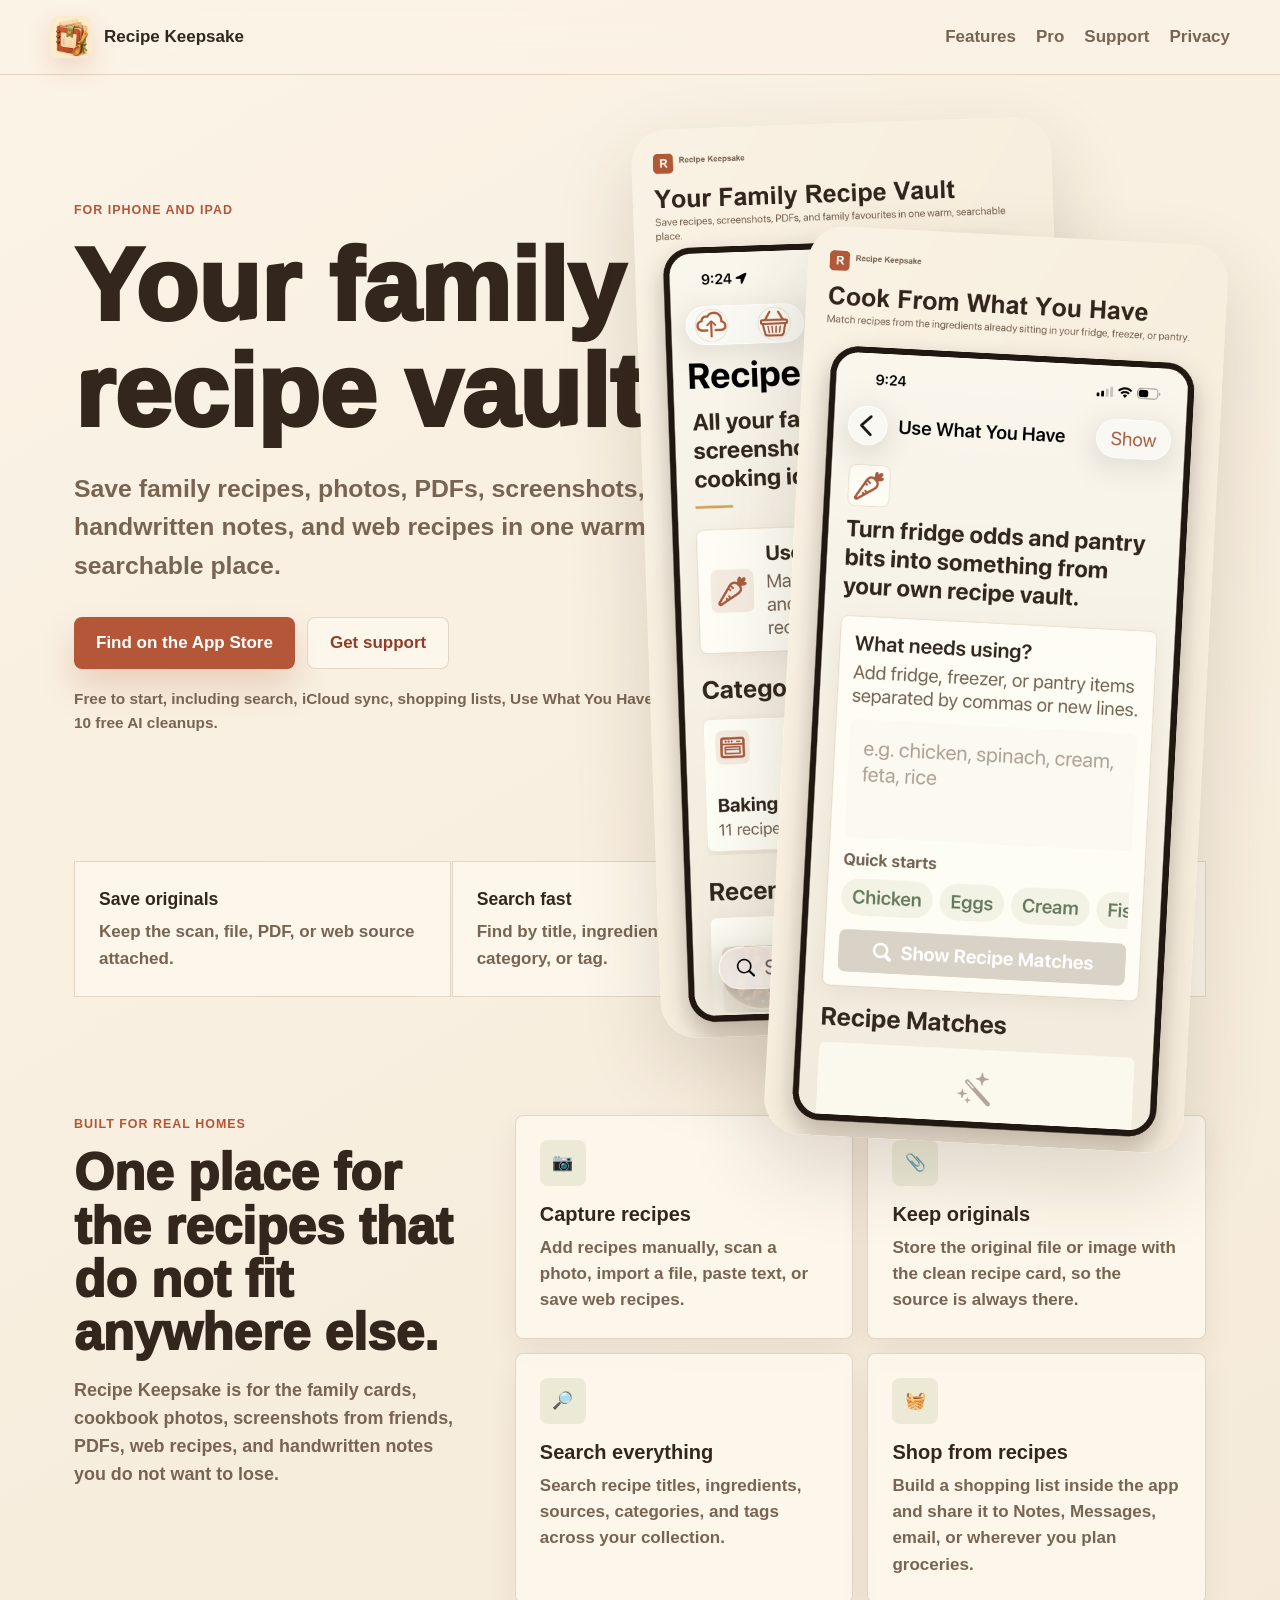
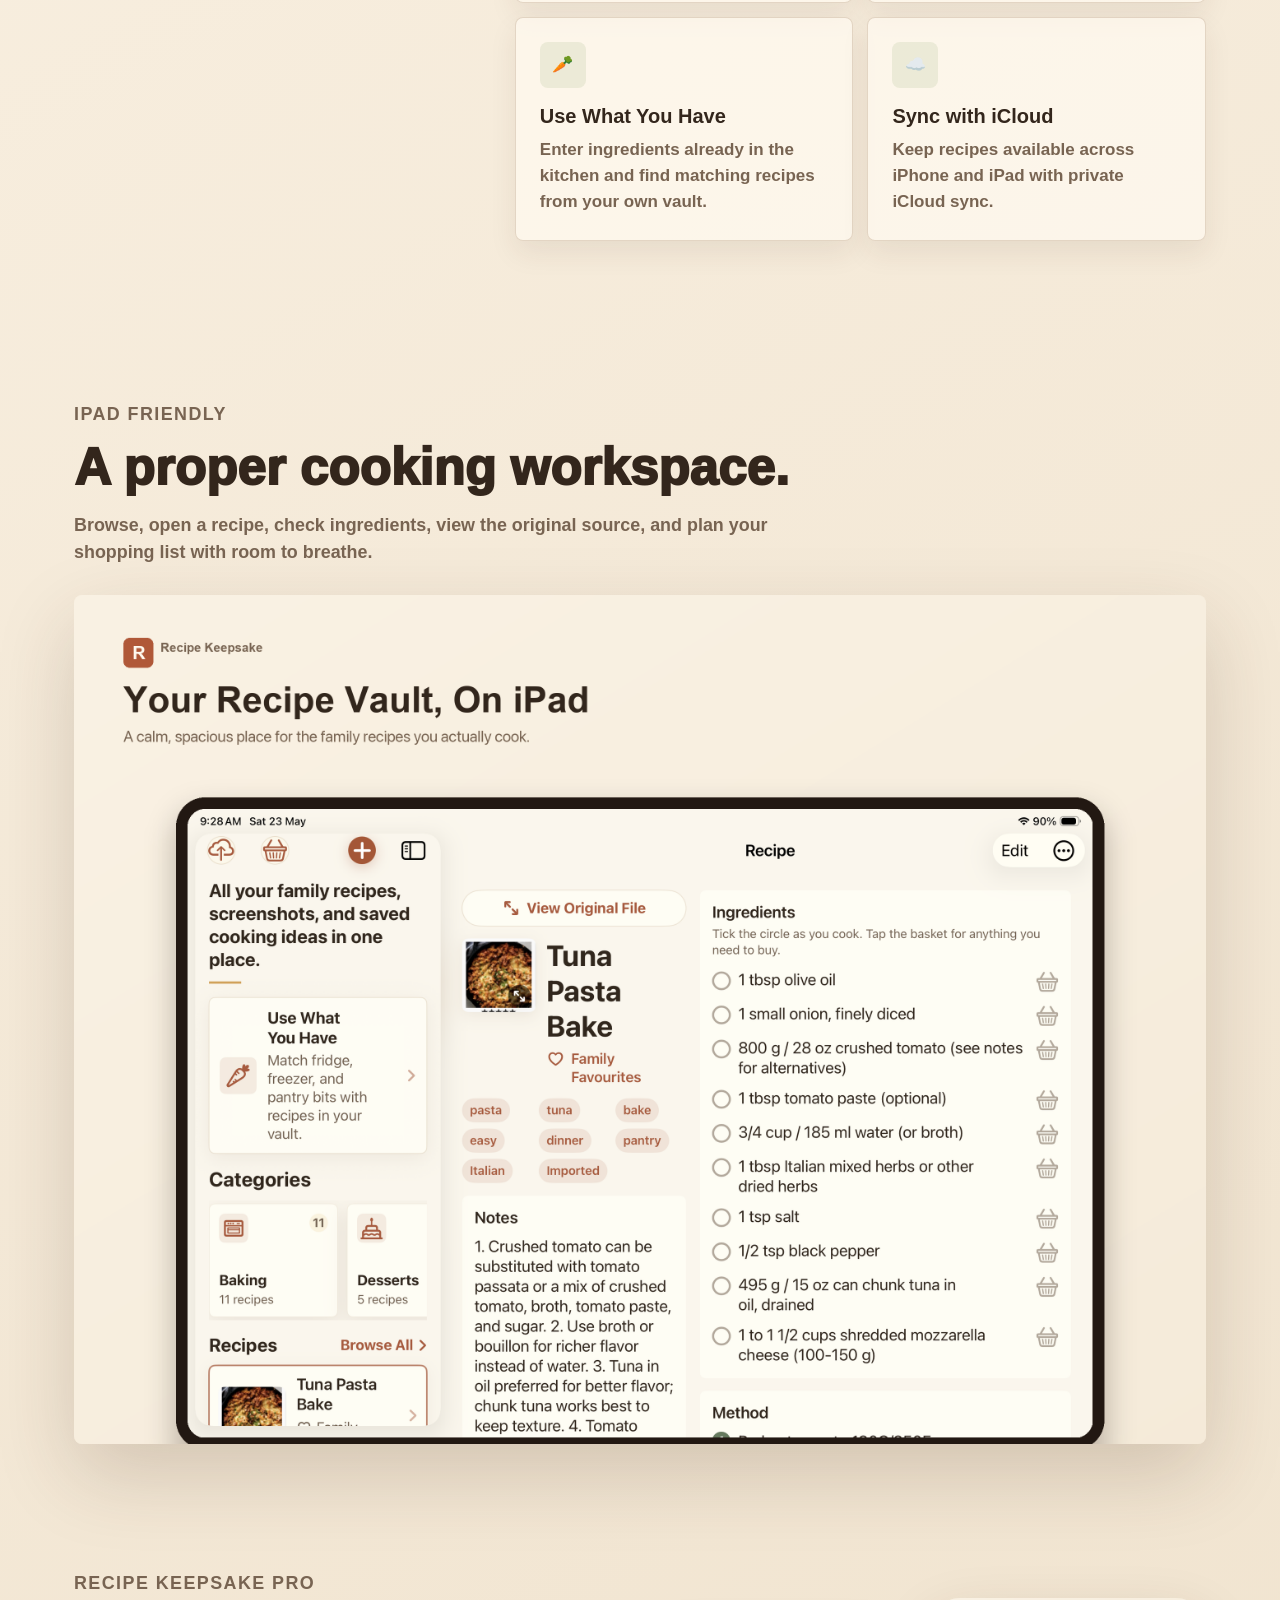
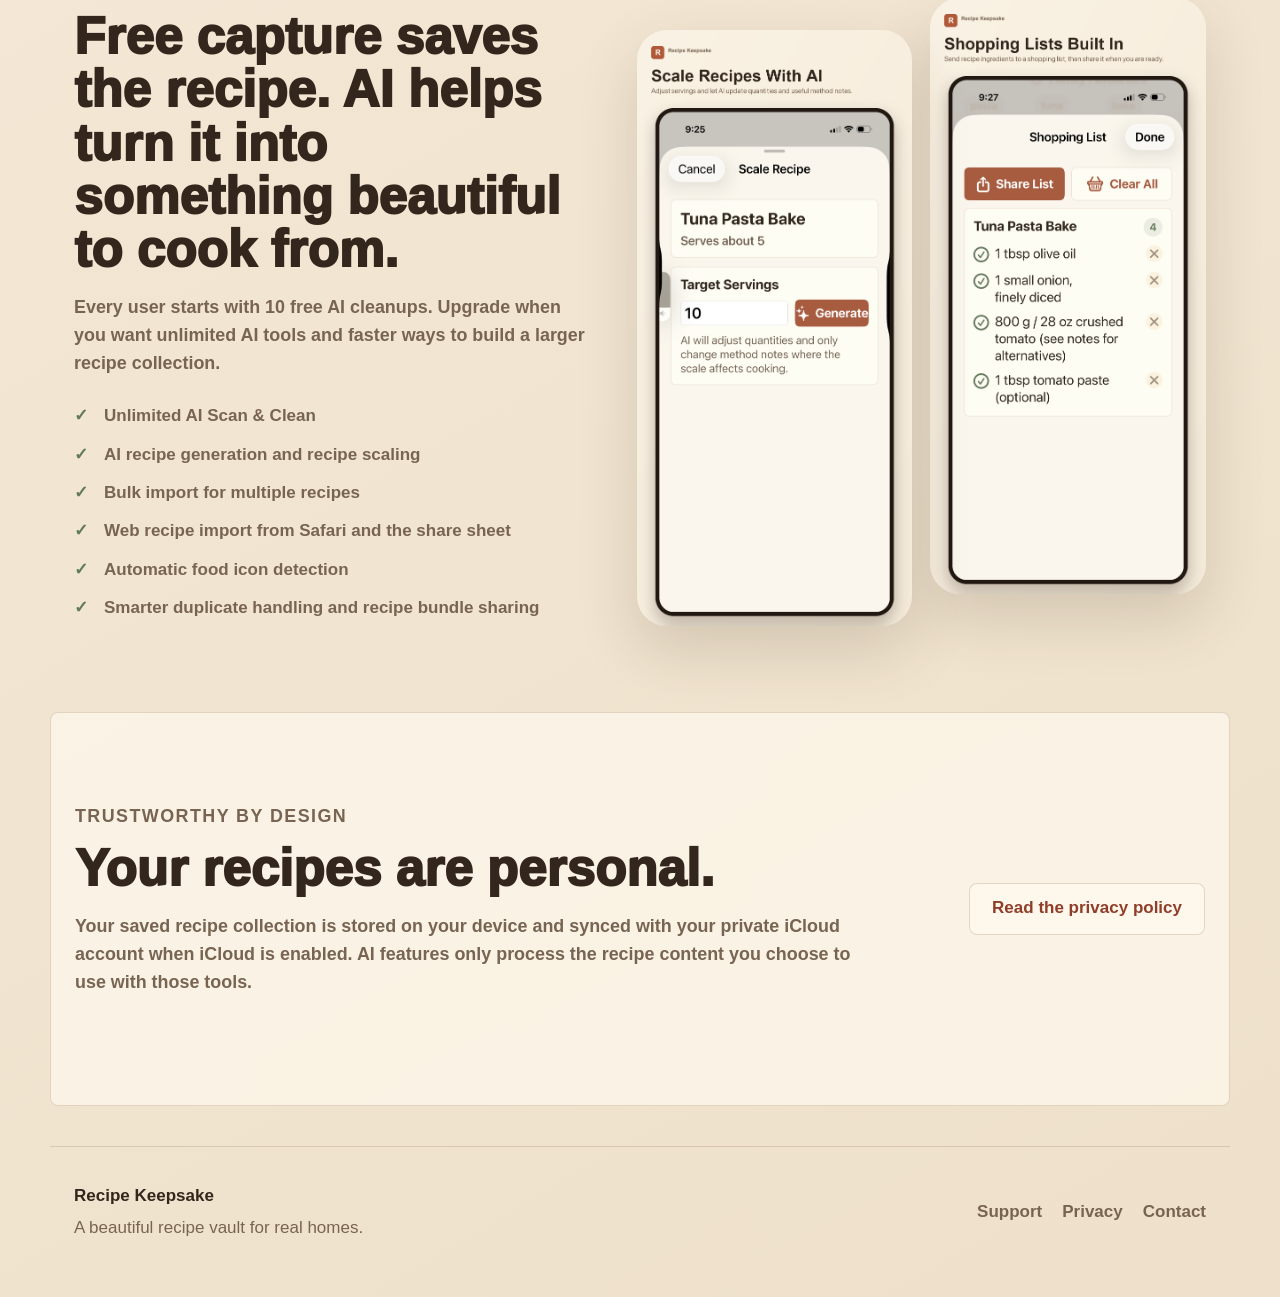
==== index.html @ 939016c6 "Build Recipe Keepsake marketing site" ====
<!doctype html>
<html lang="en">
<head>
  <meta charset="utf-8">
  <meta name="viewport" content="width=device-width, initial-scale=1">
  <title>Recipe Keepsake | Your Family Recipe Vault</title>
  <meta name="description" content="Recipe Keepsake is an iPhone and iPad app for saving family recipes, photos, PDFs, screenshots, and web recipes in one warm, searchable place.">
  <meta property="og:title" content="Recipe Keepsake">
  <meta property="og:description" content="Save family recipes, photos, PDFs, screenshots, and web recipes in one beautiful recipe vault.">
  <meta property="og:type" content="website">
  <meta property="og:image" content="assets/screens/iphone-vault.png">
  <link rel="icon" href="assets/icons/app-icon.png">
  <link rel="apple-touch-icon" href="assets/icons/app-icon.png">
  <link rel="stylesheet" href="styles.css">
</head>
<body>
  <header class="site-header">
    <a class="brand" href="index.html" aria-label="Recipe Keepsake home">
      <img src="assets/icons/app-icon.png" alt="">
      <span>Recipe Keepsake</span>
    </a>
    <nav aria-label="Main navigation">
      <a href="#features">Features</a>
      <a href="#pro">Pro</a>
      <a href="support.html">Support</a>
      <a href="privacy.html">Privacy</a>
    </nav>
  </header>

  <main>
    <section class="hero">
      <div class="hero-copy">
        <p class="eyebrow">For iPhone and iPad</p>
        <h1>Your family recipe vault.</h1>
        <p class="lede">Save family recipes, photos, PDFs, screenshots, handwritten notes, and web recipes in one warm, searchable place.</p>
        <div class="hero-actions" id="download">
          <a class="button primary" href="https://apps.apple.com/search?term=Recipe%20Keepsake">Find on the App Store</a>
          <a class="button secondary" href="support.html">Get support</a>
        </div>
        <p class="fine-print">Free to start, including search, iCloud sync, shopping lists, Use What You Have, and 10 free AI cleanups.</p>
      </div>
      <div class="hero-art" aria-label="Recipe Keepsake app screenshots">
        <img class="phone-shot main-shot" src="assets/screens/iphone-vault.png" alt="Recipe Keepsake home screen showing recipe categories and recent recipes">
        <img class="phone-shot side-shot" src="assets/screens/iphone-pantry.png" alt="Use What You Have screen showing pantry ingredient matching">
      </div>
    </section>

    <section class="trust-strip" aria-label="Key benefits">
      <div>
        <strong>Save originals</strong>
        <span>Keep the scan, file, PDF, or web source attached.</span>
      </div>
      <div>
        <strong>Search fast</strong>
        <span>Find by title, ingredient, source, category, or tag.</span>
      </div>
      <div>
        <strong>Cook smarter</strong>
        <span>Match pantry ingredients and build shopping lists.</span>
      </div>
    </section>

    <section class="section split" id="features">
      <div>
        <p class="eyebrow">Built for real homes</p>
        <h2>One place for the recipes that do not fit anywhere else.</h2>
        <p>Recipe Keepsake is for the family cards, cookbook photos, screenshots from friends, PDFs, web recipes, and handwritten notes you do not want to lose.</p>
      </div>
      <div class="feature-grid">
        <article>
          <span class="icon">📷</span>
          <h3>Capture recipes</h3>
          <p>Add recipes manually, scan a photo, import a file, paste text, or save web recipes.</p>
        </article>
        <article>
          <span class="icon">📎</span>
          <h3>Keep originals</h3>
          <p>Store the original file or image with the clean recipe card, so the source is always there.</p>
        </article>
        <article>
          <span class="icon">🔎</span>
          <h3>Search everything</h3>
          <p>Search recipe titles, ingredients, sources, categories, and tags across your collection.</p>
        </article>
        <article>
          <span class="icon">🧺</span>
          <h3>Shop from recipes</h3>
          <p>Build a shopping list inside the app and share it to Notes, Messages, email, or wherever you plan groceries.</p>
        </article>
        <article>
          <span class="icon">🥕</span>
          <h3>Use What You Have</h3>
          <p>Enter ingredients already in the kitchen and find matching recipes from your own vault.</p>
        </article>
        <article>
          <span class="icon">☁️</span>
          <h3>Sync with iCloud</h3>
          <p>Keep recipes available across iPhone and iPad with private iCloud sync.</p>
        </article>
      </div>
    </section>

    <section class="showcase">
      <div class="showcase-copy">
        <p class="eyebrow">iPad friendly</p>
        <h2>A proper cooking workspace.</h2>
        <p>Browse, open a recipe, check ingredients, view the original source, and plan your shopping list with room to breathe.</p>
      </div>
      <img src="assets/screens/ipad-vault.png" alt="Recipe Keepsake on iPad showing recipe vault and recipe detail">
    </section>

    <section class="section pro-section" id="pro">
      <div class="pro-copy">
        <p class="eyebrow">Recipe Keepsake Pro</p>
        <h2>Free capture saves the recipe. AI helps turn it into something beautiful to cook from.</h2>
        <p>Every user starts with 10 free AI cleanups. Upgrade when you want unlimited AI tools and faster ways to build a larger recipe collection.</p>
        <ul class="check-list">
          <li>Unlimited AI Scan & Clean</li>
          <li>AI recipe generation and recipe scaling</li>
          <li>Bulk import for multiple recipes</li>
          <li>Web recipe import from Safari and the share sheet</li>
          <li>Automatic food icon detection</li>
          <li>Smarter duplicate handling and recipe bundle sharing</li>
        </ul>
      </div>
      <div class="stacked-shots">
        <img src="assets/screens/iphone-scale.png" alt="Recipe scaling screen in Recipe Keepsake">
        <img src="assets/screens/iphone-shopping.png" alt="Shopping list screen in Recipe Keepsake">
      </div>
    </section>

    <section class="section privacy-callout">
      <div>
        <p class="eyebrow">Trustworthy by design</p>
        <h2>Your recipes are personal.</h2>
        <p>Your saved recipe collection is stored on your device and synced with your private iCloud account when iCloud is enabled. AI features only process the recipe content you choose to use with those tools.</p>
      </div>
      <a class="button secondary" href="privacy.html">Read the privacy policy</a>
    </section>
  </main>

  <footer class="site-footer">
    <div>
      <strong>Recipe Keepsake</strong>
      <p>A beautiful recipe vault for real homes.</p>
    </div>
    <nav aria-label="Footer navigation">
      <a href="support.html">Support</a>
      <a href="privacy.html">Privacy</a>
      <a href="mailto:nick@hyspecs.co.nz?subject=Recipe%20Keepsake%20Support">Contact</a>
    </nav>
  </footer>
</body>
</html>
---- styles.css ----
:root {
  --bg: #fbf3e6;
  --bg-2: #eee0ca;
  --surface: #fffaf0;
  --paper: #f8eccc;
  --ink: #33261c;
  --muted: #786452;
  --terra: #b35738;
  --terra-dark: #8f3e29;
  --sage: #617a5c;
  --line: rgba(148, 109, 72, 0.24);
  --shadow: rgba(64, 41, 24, 0.16);
  --max: 1180px;
}

* {
  box-sizing: border-box;
}

html {
  scroll-behavior: smooth;
}

body {
  margin: 0;
  background: linear-gradient(150deg, var(--bg), var(--bg-2));
  color: var(--ink);
  font-family: -apple-system, BlinkMacSystemFont, "SF Pro Text", "Segoe UI", sans-serif;
  font-size: 17px;
  line-height: 1.55;
  overflow-x: hidden;
}

img {
  display: block;
  max-width: 100%;
}

a {
  color: inherit;
}

.site-header {
  position: sticky;
  top: 0;
  z-index: 20;
  display: flex;
  align-items: center;
  justify-content: space-between;
  gap: 24px;
  padding: 16px max(24px, calc((100vw - var(--max)) / 2));
  background: rgba(251, 243, 230, 0.86);
  border-bottom: 1px solid var(--line);
  backdrop-filter: blur(18px);
}

.brand {
  display: inline-flex;
  align-items: center;
  gap: 12px;
  font-weight: 850;
  text-decoration: none;
}

.brand img {
  width: 42px;
  height: 42px;
  border-radius: 9px;
  box-shadow: 0 10px 24px rgba(179, 87, 56, 0.18);
}

.site-header nav,
.site-footer nav {
  display: flex;
  align-items: center;
  gap: 20px;
  flex-wrap: wrap;
}

.site-header nav a,
.site-footer nav a {
  color: var(--muted);
  font-weight: 750;
  text-decoration: none;
}

.site-header nav a:hover,
.site-footer nav a:hover {
  color: var(--terra);
}

.hero {
  display: grid;
  grid-template-columns: minmax(0, 0.95fr) minmax(420px, 1.05fr);
  align-items: center;
  gap: 32px;
  max-width: var(--max);
  min-height: 780px;
  margin: 0 auto;
  padding: 48px 24px;
}

.hero-copy {
  width: min(620px, calc(100vw - 48px));
  max-width: 620px;
}

.eyebrow {
  margin: 0 0 12px;
  color: var(--terra);
  font-size: 0.78rem;
  font-weight: 900;
  letter-spacing: 0.08em;
  text-transform: uppercase;
}

h1,
h2,
h3 {
  margin: 0;
  line-height: 1.04;
  letter-spacing: 0;
}

h1 {
  max-width: 650px;
  font-size: clamp(3.6rem, 8vw, 6.7rem);
  font-weight: 950;
}

h2 {
  font-size: clamp(2.2rem, 4vw, 4.2rem);
  font-weight: 930;
}

h3 {
  font-size: 1.25rem;
  font-weight: 900;
}

.lede {
  max-width: 640px;
  margin: 24px 0 0;
  color: var(--muted);
  font-size: clamp(1.2rem, 2.1vw, 1.55rem);
  font-weight: 650;
}

.hero-actions {
  display: flex;
  gap: 12px;
  flex-wrap: wrap;
  margin-top: 32px;
  max-width: 100%;
}

.button {
  display: inline-flex;
  align-items: center;
  justify-content: center;
  max-width: 100%;
  min-height: 52px;
  padding: 0 22px;
  border-radius: 8px;
  font-weight: 850;
  text-decoration: none;
}

.button.primary {
  background: var(--terra);
  color: #fff;
  box-shadow: 0 18px 34px rgba(179, 87, 56, 0.22);
}

.button.secondary {
  background: rgba(255, 250, 240, 0.7);
  border: 1px solid var(--line);
  color: var(--terra-dark);
}

.fine-print {
  margin: 18px 0 0;
  color: var(--muted);
  font-size: 0.96rem;
  font-weight: 650;
}

.hero-art {
  position: relative;
  min-height: 690px;
}

.phone-shot {
  position: absolute;
  width: min(420px, 44vw);
  border-radius: 36px;
  box-shadow: 0 32px 80px var(--shadow);
}

.main-shot {
  right: 140px;
  top: 0;
  transform: rotate(-2deg);
}

.side-shot {
  right: 0;
  top: 112px;
  transform: rotate(3deg);
}

.trust-strip {
  display: grid;
  grid-template-columns: repeat(3, 1fr);
  gap: 1px;
  max-width: var(--max);
  margin: 0 auto 28px;
  padding: 0 24px;
}

.trust-strip div {
  min-height: 120px;
  padding: 24px;
  background: rgba(255, 250, 240, 0.7);
  border: 1px solid var(--line);
}

.trust-strip strong,
.trust-strip span {
  display: block;
}

.trust-strip strong {
  font-size: 1.1rem;
  font-weight: 900;
}

.trust-strip span {
  margin-top: 6px;
  color: var(--muted);
  font-weight: 650;
}

.section {
  max-width: var(--max);
  margin: 0 auto;
  padding: 90px 24px;
}

.split {
  display: grid;
  grid-template-columns: 0.72fr 1.28fr;
  gap: 52px;
}

.split > div > p:not(.eyebrow),
.showcase-copy p,
.pro-copy p,
.privacy-callout p {
  color: var(--muted);
  font-size: 1.12rem;
  font-weight: 620;
}

.feature-grid {
  display: grid;
  grid-template-columns: repeat(2, 1fr);
  gap: 14px;
}

.feature-grid article,
.support-grid article {
  min-height: 190px;
  padding: 24px;
  background: rgba(255, 250, 240, 0.72);
  border: 1px solid var(--line);
  border-radius: 8px;
  box-shadow: 0 12px 28px rgba(64, 41, 24, 0.08);
}

.feature-grid p,
.support-grid p {
  margin: 10px 0 0;
  color: var(--muted);
  font-weight: 620;
}

.icon {
  display: grid;
  width: 46px;
  height: 46px;
  margin-bottom: 18px;
  place-items: center;
  background: rgba(196, 206, 169, 0.3);
  border-radius: 8px;
}

.showcase {
  max-width: var(--max);
  margin: 0 auto;
  padding: 70px 24px 36px;
}

.showcase-copy {
  max-width: 720px;
  margin-bottom: 28px;
}

.showcase img {
  width: 100%;
  border-radius: 8px;
  box-shadow: 0 30px 80px rgba(64, 41, 24, 0.18);
}

.pro-section {
  display: grid;
  grid-template-columns: 0.95fr 1.05fr;
  align-items: center;
  gap: 48px;
}

.check-list {
  display: grid;
  gap: 12px;
  margin: 26px 0 0;
  padding: 0;
  list-style: none;
}

.check-list li {
  position: relative;
  padding-left: 30px;
  color: var(--muted);
  font-weight: 750;
}

.check-list li::before {
  position: absolute;
  left: 0;
  color: var(--sage);
  content: "✓";
  font-weight: 950;
}

.stacked-shots {
  display: grid;
  grid-template-columns: 1fr 1fr;
  gap: 18px;
  align-items: center;
}

.stacked-shots img {
  border-radius: 30px;
  box-shadow: 0 24px 60px rgba(64, 41, 24, 0.16);
}

.stacked-shots img:first-child {
  transform: translateY(32px);
}

.privacy-callout {
  display: flex;
  align-items: center;
  justify-content: space-between;
  gap: 28px;
  margin-bottom: 40px;
  background: rgba(255, 250, 240, 0.66);
  border: 1px solid var(--line);
  border-radius: 8px;
}

.privacy-callout div {
  max-width: 780px;
}

.site-footer {
  display: flex;
  justify-content: space-between;
  gap: 24px;
  max-width: var(--max);
  margin: 0 auto;
  padding: 36px 24px 56px;
  border-top: 1px solid var(--line);
}

.site-footer p {
  margin: 6px 0 0;
  color: var(--muted);
}

.page {
  max-width: var(--max);
  margin: 0 auto;
  padding: 72px 24px 90px;
}

.page-hero {
  max-width: 760px;
}

.page-hero .button {
  margin-top: 28px;
}

.support-grid {
  display: grid;
  grid-template-columns: repeat(3, 1fr);
  gap: 14px;
  margin-top: 56px;
}

.policy-body {
  max-width: 820px;
  margin-top: 52px;
  padding: 34px;
  background: rgba(255, 250, 240, 0.72);
  border: 1px solid var(--line);
  border-radius: 8px;
}

.policy-body h2 {
  margin-top: 34px;
  font-size: 1.45rem;
}

.policy-body h2:first-child {
  margin-top: 0;
}

.policy-body p {
  color: var(--muted);
  font-weight: 620;
}

.policy-body a {
  color: var(--terra-dark);
  font-weight: 800;
}

@media (max-width: 980px) {
  .hero,
  .split,
  .pro-section {
    grid-template-columns: minmax(0, 1fr);
  }

  .hero {
    min-height: auto;
  }

  .hero-art {
    display: flex;
    justify-content: center;
    min-height: 0;
    margin-top: 34px;
  }

  .phone-shot {
    position: static;
    width: min(76vw, 420px);
    transform: none;
  }

  .side-shot {
    display: none;
  }

  .support-grid {
    grid-template-columns: repeat(2, 1fr);
  }
}

@media (max-width: 720px) {
  body {
    font-size: 16px;
  }

  .site-header,
  .site-footer,
  .privacy-callout {
    align-items: flex-start;
    flex-direction: column;
  }

  .site-header nav {
    gap: 14px;
  }

  h1 {
    font-size: clamp(3rem, 15vw, 3.45rem);
  }

  .hero {
    padding-top: 42px;
    overflow: hidden;
    width: 100%;
    grid-template-columns: minmax(0, 1fr);
  }

  .hero-copy,
  .hero-art,
  .page-hero,
  .showcase-copy,
  .pro-copy,
  .privacy-callout div {
    max-width: 100%;
    min-width: 0;
  }

  .lede,
  .fine-print,
  .hero-copy p {
    max-width: 100%;
    overflow-wrap: break-word;
  }

  .hero-art {
    display: flex;
    justify-content: center;
    min-height: 0;
    margin-top: 30px;
  }

  .phone-shot {
    position: static;
    width: min(86vw, 340px);
    border-radius: 24px;
    transform: none;
  }

  .main-shot {
    left: auto;
  }

  .side-shot {
    display: none;
  }

  .hero-actions {
    align-items: stretch;
    flex-direction: column;
  }

  .button {
    width: 100%;
  }

  .trust-strip,
  .feature-grid,
  .support-grid,
  .stacked-shots {
    grid-template-columns: 1fr;
  }

  .section {
    padding: 62px 24px;
  }
}
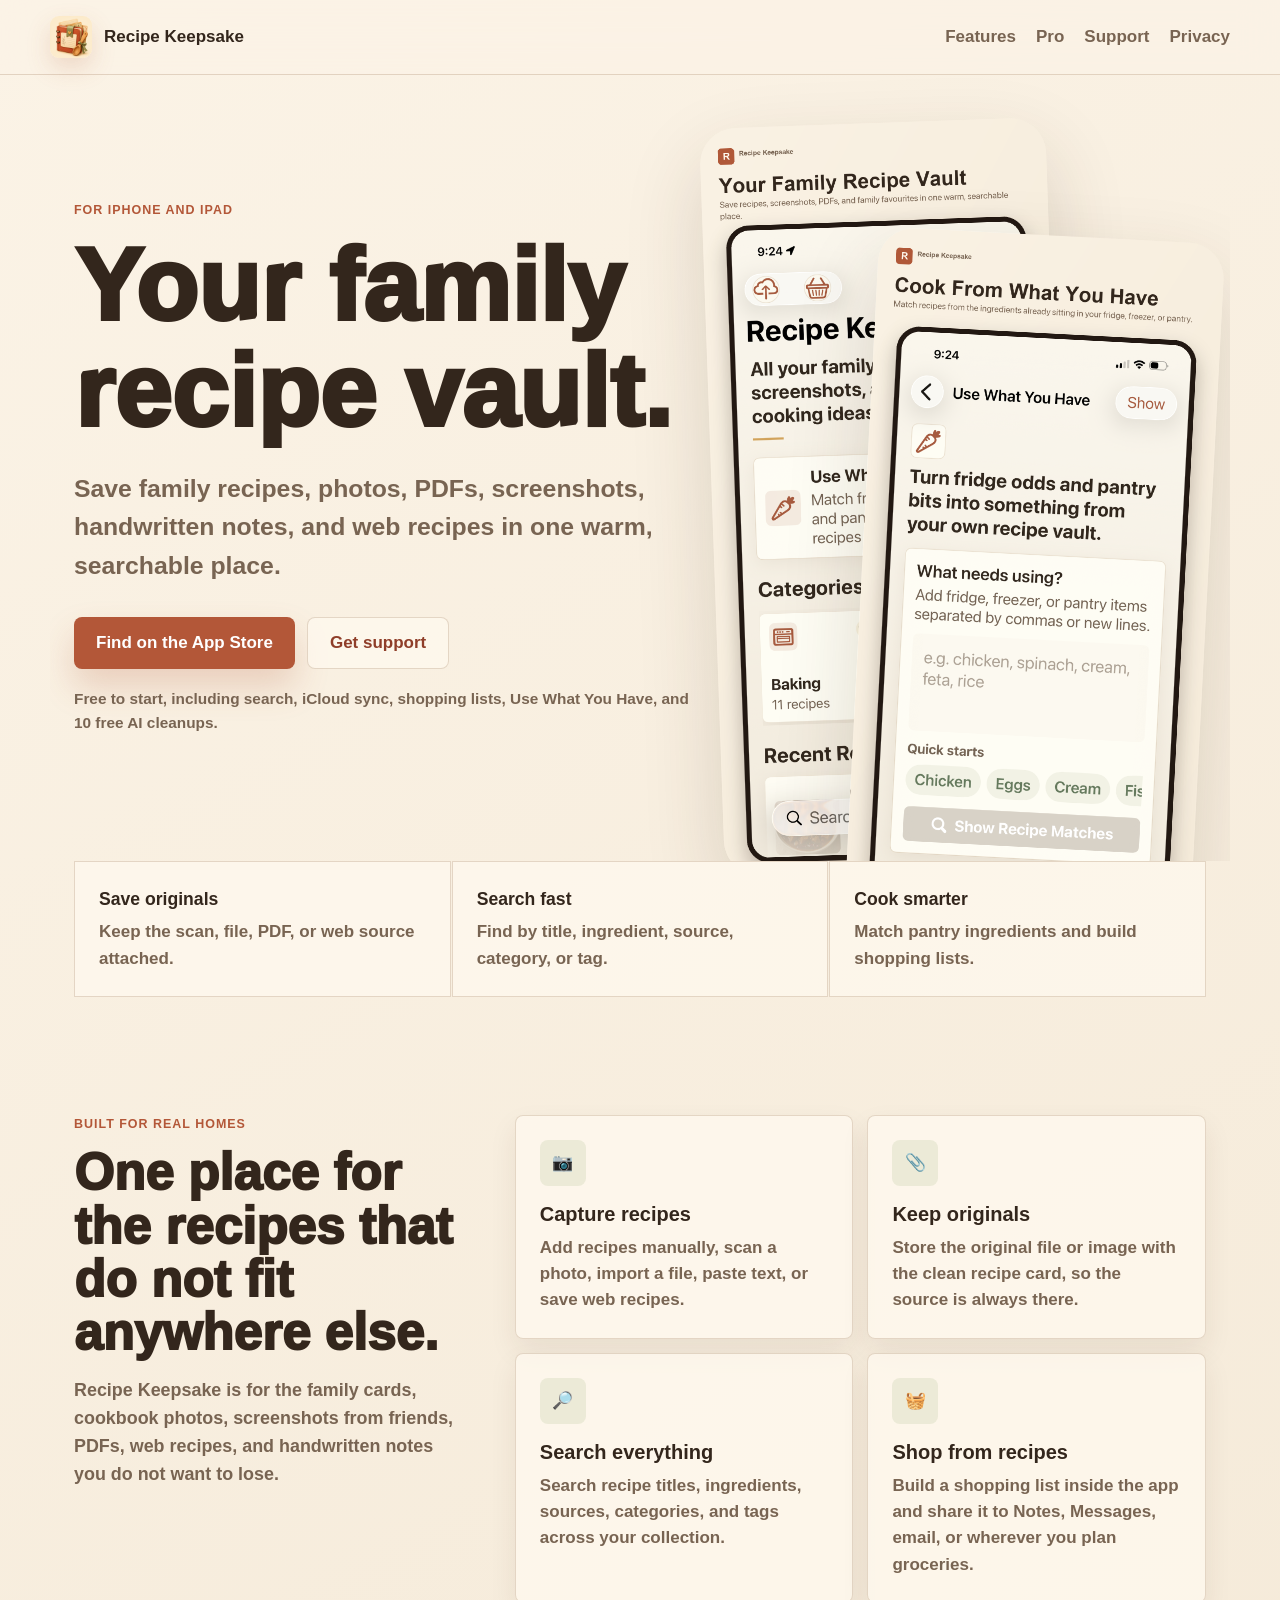
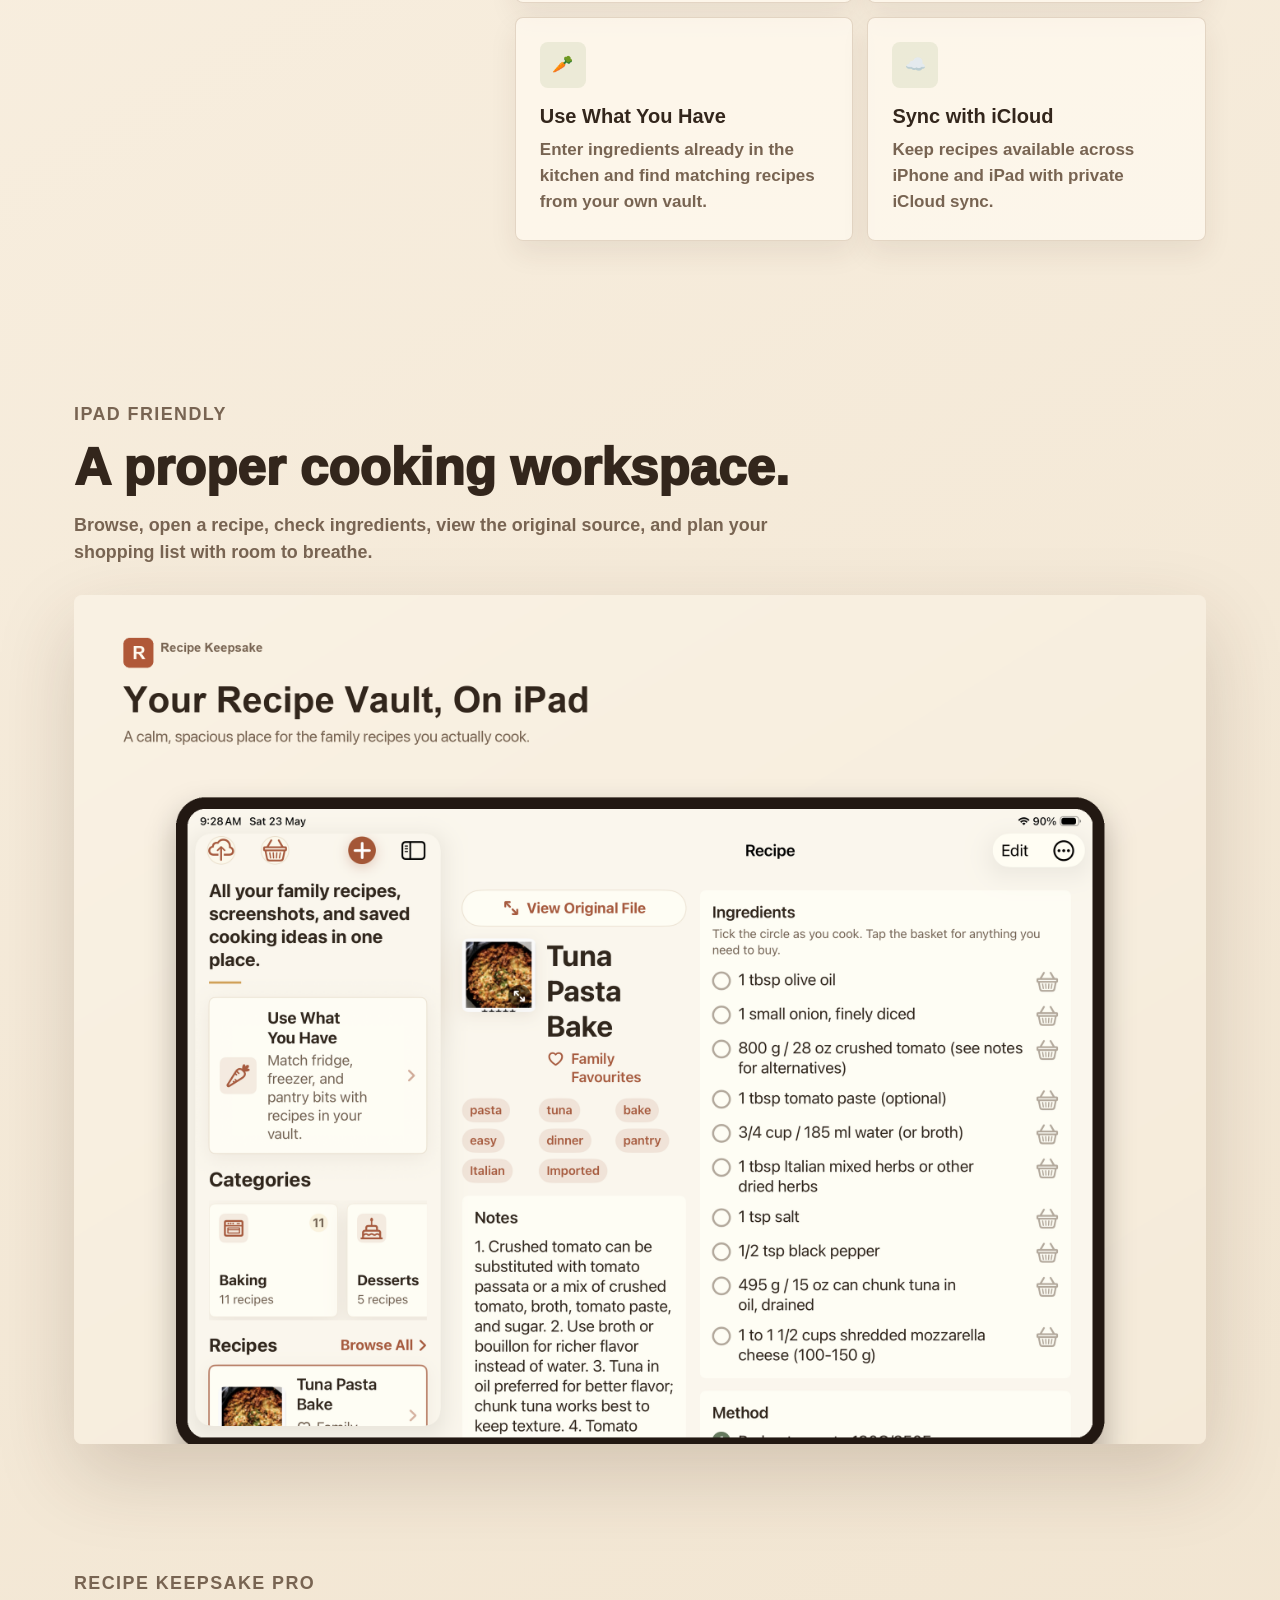
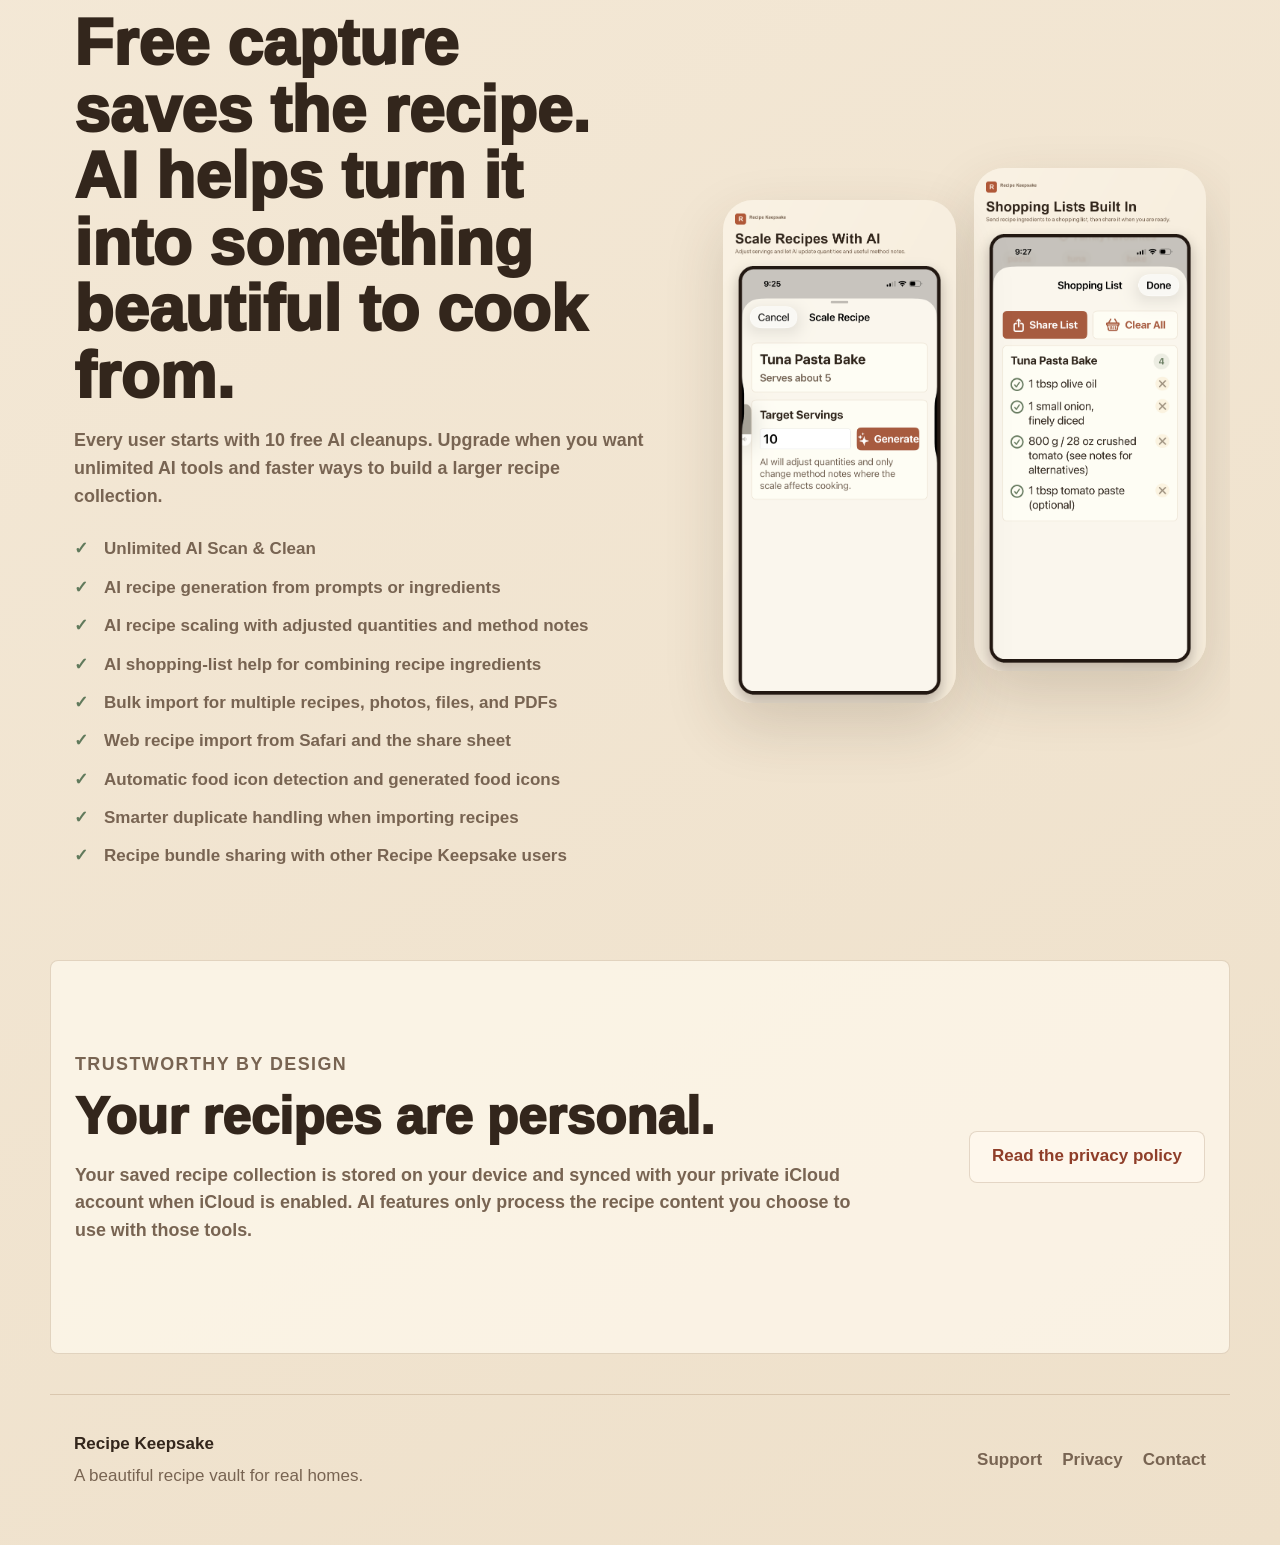
==== commit aea17643: "Fix homepage overlap and expand Pro features" ====
--- a/index.html
+++ b/index.html
@@ -116,11 +116,14 @@
         <p>Every user starts with 10 free AI cleanups. Upgrade when you want unlimited AI tools and faster ways to build a larger recipe collection.</p>
         <ul class="check-list">
           <li>Unlimited AI Scan & Clean</li>
-          <li>AI recipe generation and recipe scaling</li>
-          <li>Bulk import for multiple recipes</li>
+          <li>AI recipe generation from prompts or ingredients</li>
+          <li>AI recipe scaling with adjusted quantities and method notes</li>
+          <li>AI shopping-list help for combining recipe ingredients</li>
+          <li>Bulk import for multiple recipes, photos, files, and PDFs</li>
           <li>Web recipe import from Safari and the share sheet</li>
-          <li>Automatic food icon detection</li>
-          <li>Smarter duplicate handling and recipe bundle sharing</li>
+          <li>Automatic food icon detection and generated food icons</li>
+          <li>Smarter duplicate handling when importing recipes</li>
+          <li>Recipe bundle sharing with other Recipe Keepsake users</li>
         </ul>
       </div>
       <div class="stacked-shots">
--- a/styles.css
+++ b/styles.css
@@ -91,18 +91,22 @@
 
 .hero {
   display: grid;
-  grid-template-columns: minmax(0, 0.95fr) minmax(420px, 1.05fr);
-  align-items: center;
-  gap: 32px;
+  grid-template-columns: minmax(0, 0.96fr) minmax(0, 1.04fr);
+  align-items: center;
+  gap: 64px;
   max-width: var(--max);
   min-height: 780px;
   margin: 0 auto;
   padding: 48px 24px;
+  overflow: hidden;
 }
 
 .hero-copy {
   width: min(620px, calc(100vw - 48px));
   max-width: 620px;
+  min-width: 0;
+  position: relative;
+  z-index: 2;
 }
 
 .eyebrow {
@@ -187,18 +191,22 @@
 
 .hero-art {
   position: relative;
+  justify-self: end;
+  width: min(100%, 560px);
   min-height: 690px;
+  min-width: 0;
+  z-index: 1;
 }
 
 .phone-shot {
   position: absolute;
-  width: min(420px, 44vw);
+  width: clamp(300px, 27vw, 390px);
   border-radius: 36px;
   box-shadow: 0 32px 80px var(--shadow);
 }
 
 .main-shot {
-  right: 140px;
+  right: 148px;
   top: 0;
   transform: rotate(-2deg);
 }
@@ -314,9 +322,21 @@
 
 .pro-section {
   display: grid;
-  grid-template-columns: 0.95fr 1.05fr;
-  align-items: center;
-  gap: 48px;
+  grid-template-columns: minmax(0, 0.98fr) minmax(0, 0.82fr);
+  align-items: center;
+  gap: 72px;
+  overflow: hidden;
+}
+
+.pro-section h2 {
+  font-size: clamp(2.35rem, 5vw, 5.35rem);
+  max-width: 760px;
+}
+
+.pro-copy {
+  min-width: 0;
+  position: relative;
+  z-index: 2;
 }
 
 .check-list {
@@ -347,9 +367,14 @@
   grid-template-columns: 1fr 1fr;
   gap: 18px;
   align-items: center;
+  justify-items: end;
+  min-width: 0;
+  position: relative;
+  z-index: 1;
 }
 
 .stacked-shots img {
+  width: min(100%, 320px);
   border-radius: 30px;
   box-shadow: 0 24px 60px rgba(64, 41, 24, 0.16);
 }
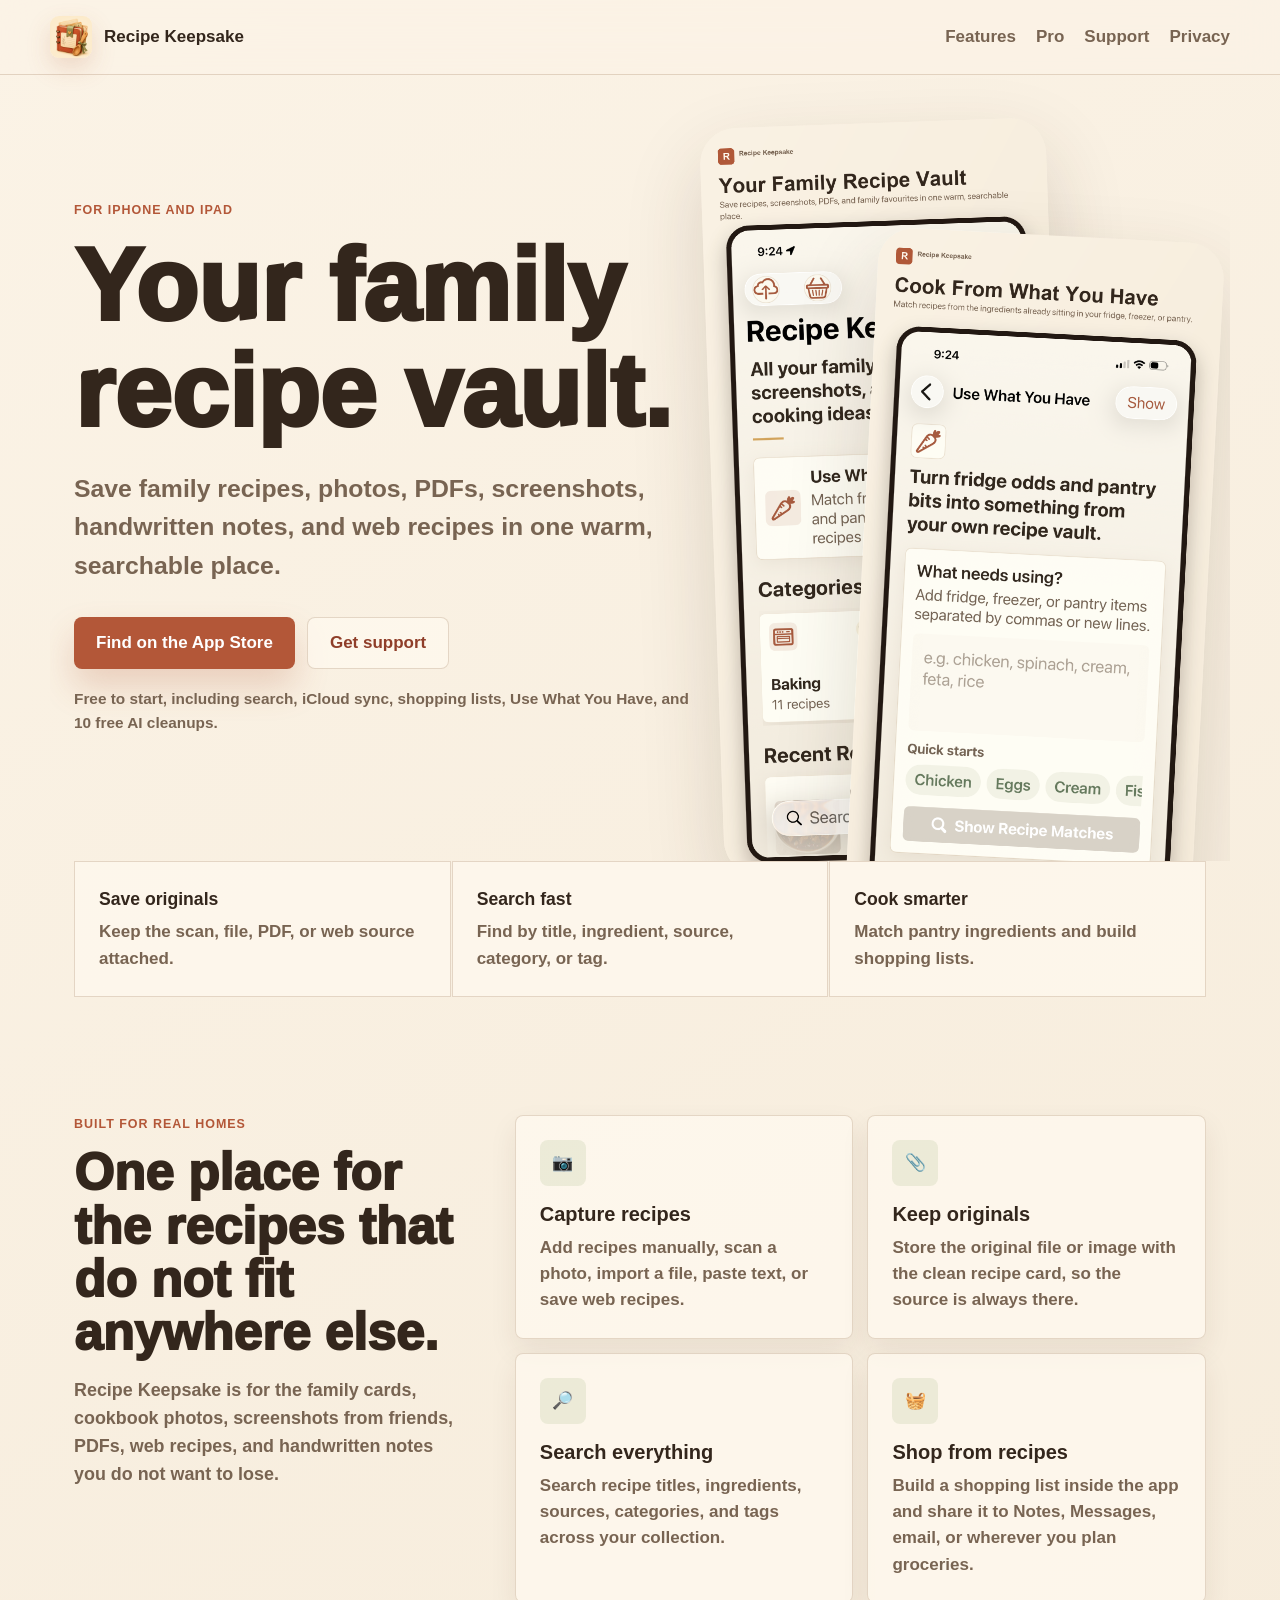
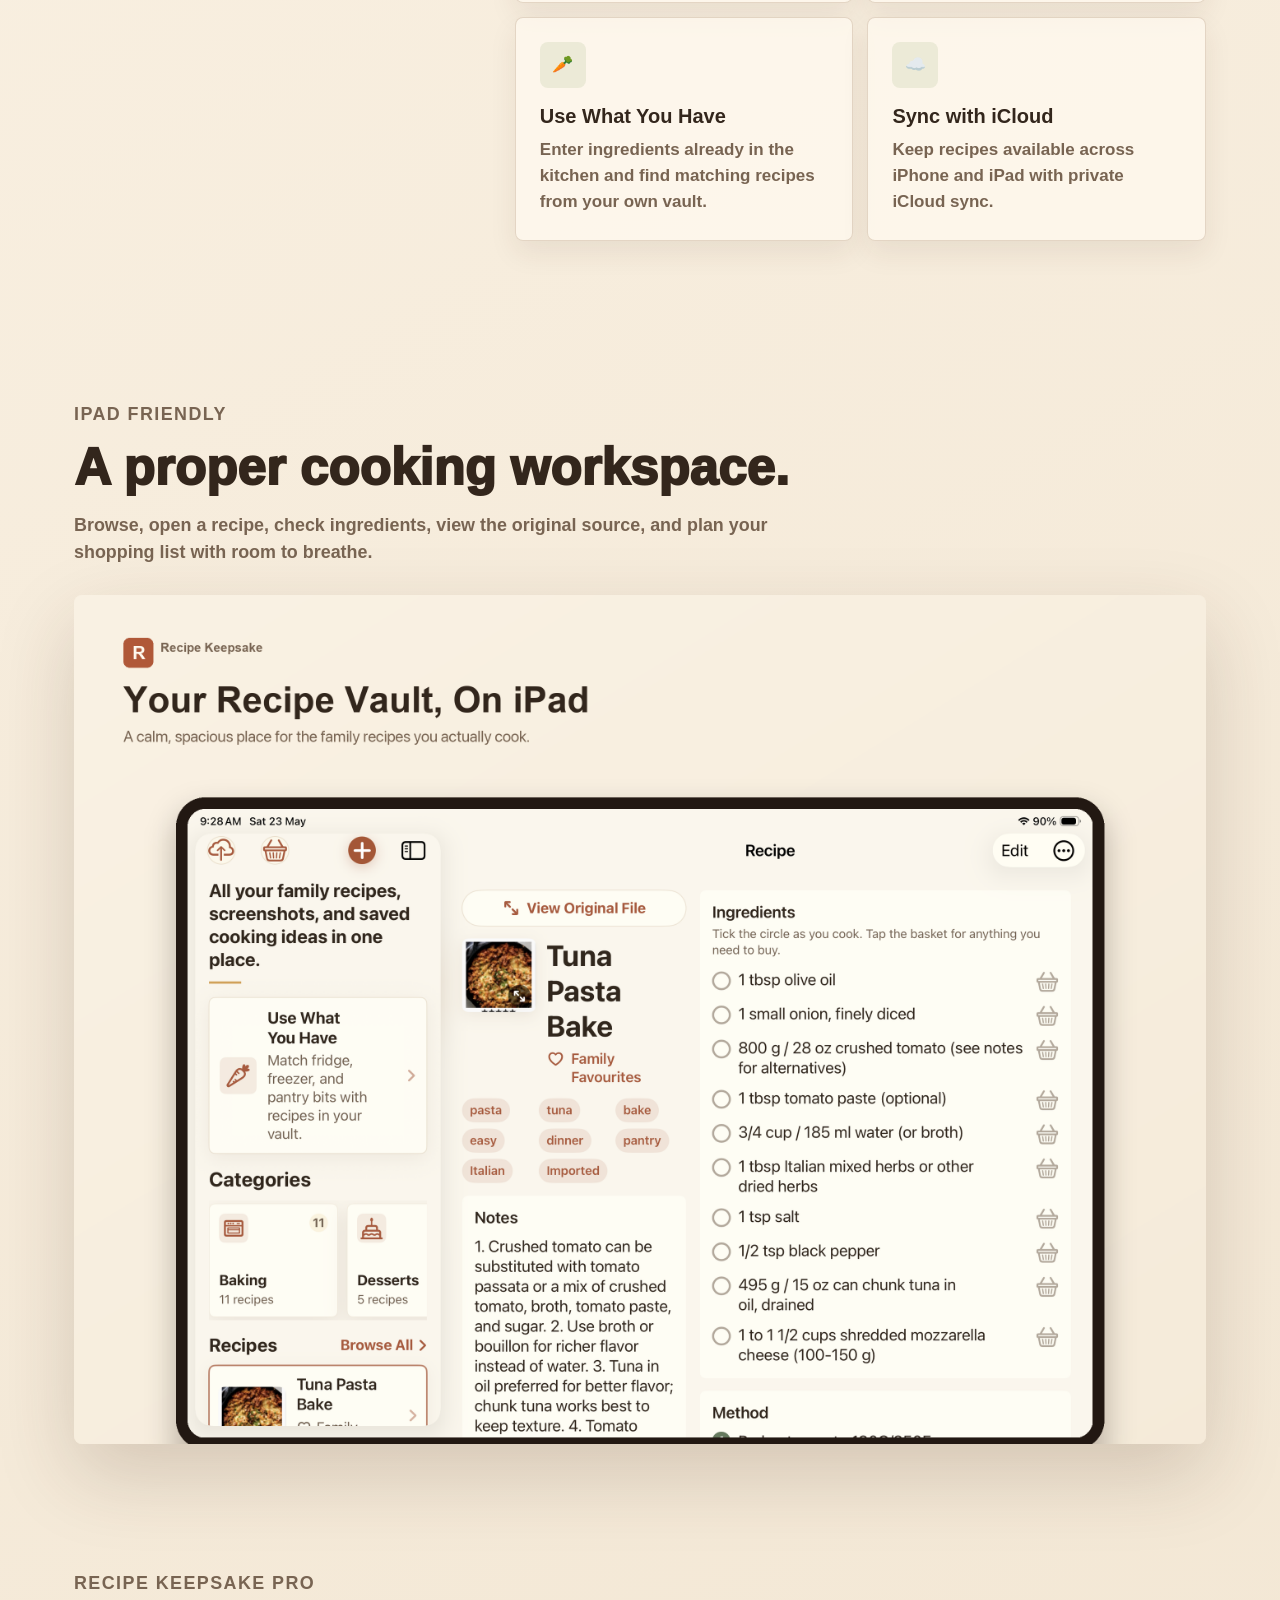
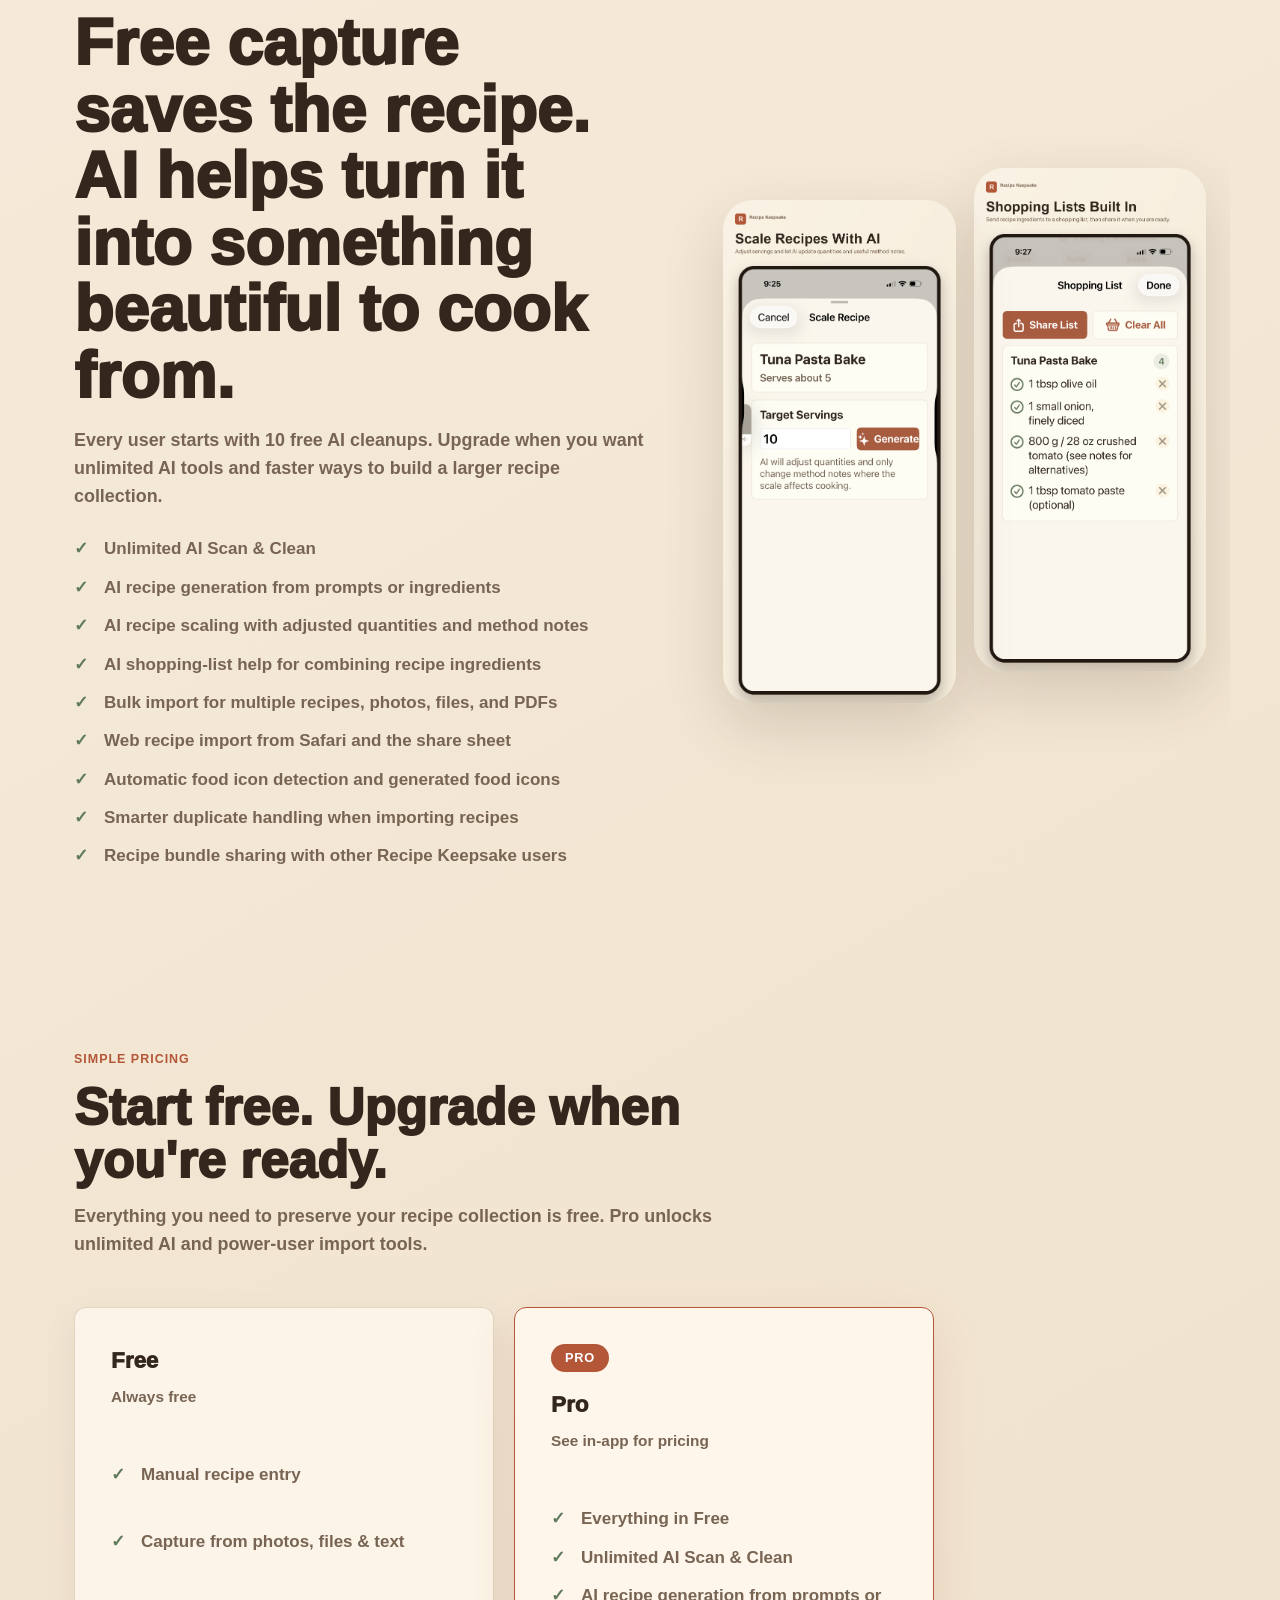
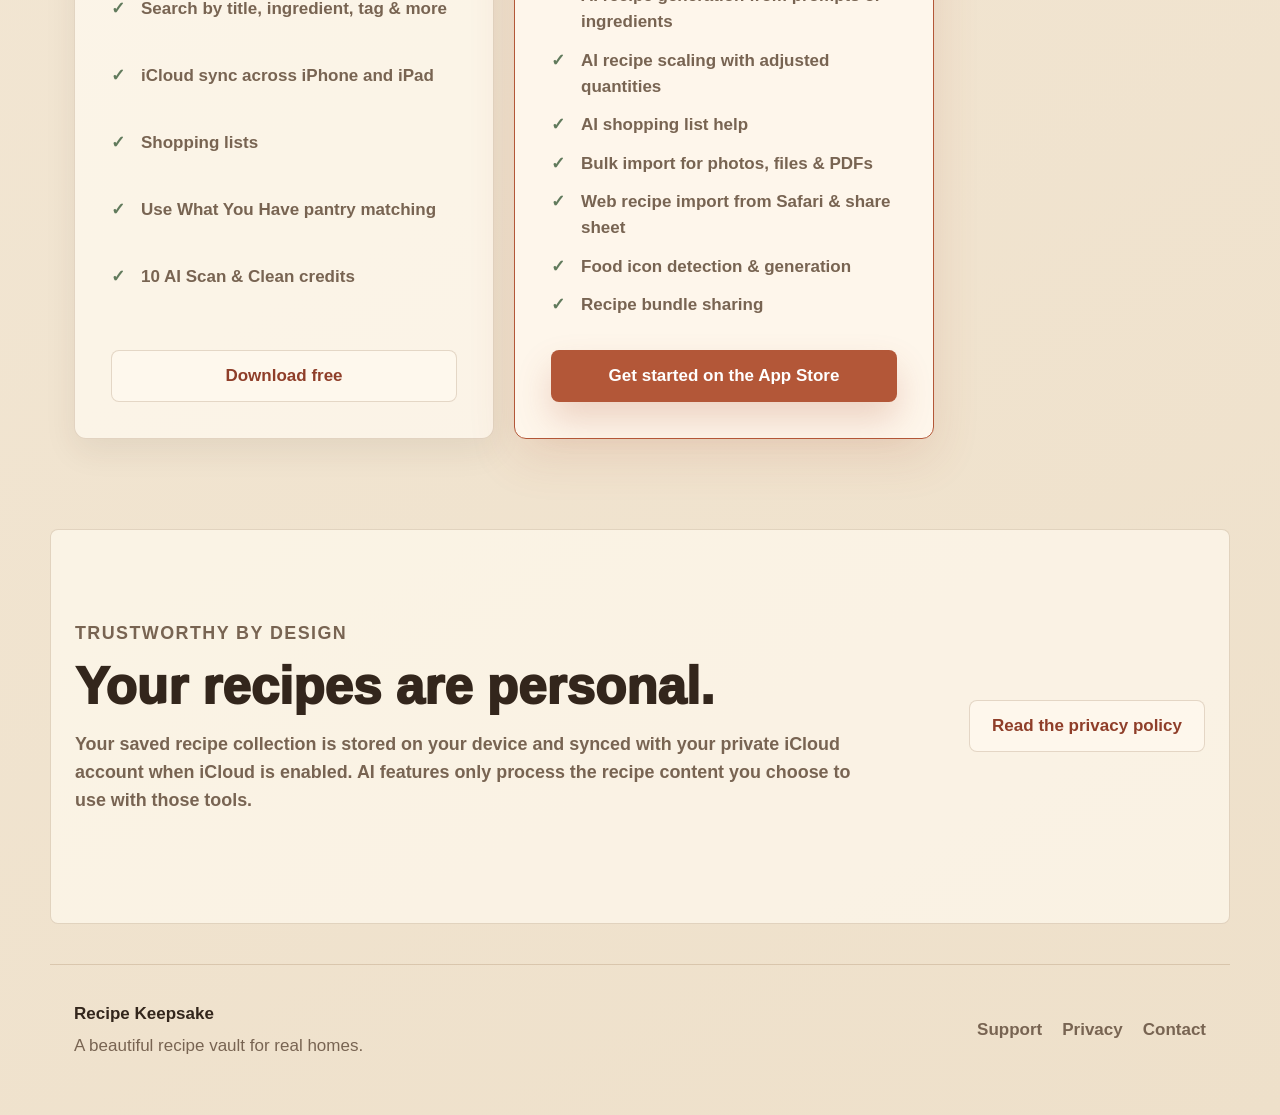
==== commit 97ed829b: "Add pricing table, FAQ section, and SEO structured data - Add JSON-LD MobileApplication schema to in" ====
--- a/index.html
+++ b/index.html
@@ -12,6 +12,25 @@
   <link rel="icon" href="assets/icons/app-icon.png">
   <link rel="apple-touch-icon" href="assets/icons/app-icon.png">
   <link rel="stylesheet" href="styles.css">
+  <script type="application/ld+json">
+  {
+    "@context": "https://schema.org",
+    "@type": "MobileApplication",
+    "name": "Recipe Keepsake",
+    "operatingSystem": "iOS",
+    "applicationCategory": "FoodApplication",
+    "description": "Save family recipes, photos, PDFs, screenshots, handwritten notes, and web recipes in one warm, searchable place. For iPhone and iPad.",
+    "url": "https://apps.apple.com/app/recipe-keepsake-ai-scanner/id6770421868",
+    "offers": [
+      {
+        "@type": "Offer",
+        "price": "0",
+        "priceCurrency": "USD",
+        "description": "Free tier with 10 AI credits"
+      }
+    ]
+  }
+  </script>
 </head>
 <body>
   <header class="site-header">
@@ -34,7 +53,7 @@
         <h1>Your family recipe vault.</h1>
         <p class="lede">Save family recipes, photos, PDFs, screenshots, handwritten notes, and web recipes in one warm, searchable place.</p>
         <div class="hero-actions" id="download">
-          <a class="button primary" href="https://apps.apple.com/search?term=Recipe%20Keepsake">Find on the App Store</a>
+          <a class="button primary" href="https://apps.apple.com/app/recipe-keepsake-ai-scanner/id6770421868">Find on the App Store</a>
           <a class="button secondary" href="support.html">Get support</a>
         </div>
         <p class="fine-print">Free to start, including search, iCloud sync, shopping lists, Use What You Have, and 10 free AI cleanups.</p>
@@ -132,6 +151,47 @@
       </div>
     </section>
 
+    <section class="section pricing-section" id="pricing">
+      <div class="pricing-header-copy">
+        <p class="eyebrow">Simple pricing</p>
+        <h2>Start free. Upgrade when you're ready.</h2>
+        <p>Everything you need to preserve your recipe collection is free. Pro unlocks unlimited AI and power-user import tools.</p>
+      </div>
+      <div class="pricing-grid">
+        <div class="pricing-card">
+          <p class="plan-name">Free</p>
+          <p class="plan-price">Always free</p>
+          <ul class="check-list">
+            <li>Manual recipe entry</li>
+            <li>Capture from photos, files &amp; text</li>
+            <li>Search by title, ingredient, tag &amp; more</li>
+            <li>iCloud sync across iPhone and iPad</li>
+            <li>Shopping lists</li>
+            <li>Use What You Have pantry matching</li>
+            <li>10 AI Scan &amp; Clean credits</li>
+          </ul>
+          <a class="button secondary" href="https://apps.apple.com/app/recipe-keepsake-ai-scanner/id6770421868">Download free</a>
+        </div>
+        <div class="pricing-card pricing-card--pro">
+          <p class="plan-badge">Pro</p>
+          <p class="plan-name">Pro</p>
+          <p class="plan-price">See in-app for pricing</p>
+          <ul class="check-list">
+            <li>Everything in Free</li>
+            <li>Unlimited AI Scan &amp; Clean</li>
+            <li>AI recipe generation from prompts or ingredients</li>
+            <li>AI recipe scaling with adjusted quantities</li>
+            <li>AI shopping list help</li>
+            <li>Bulk import for photos, files &amp; PDFs</li>
+            <li>Web recipe import from Safari &amp; share sheet</li>
+            <li>Food icon detection &amp; generation</li>
+            <li>Recipe bundle sharing</li>
+          </ul>
+          <a class="button primary" href="https://apps.apple.com/app/recipe-keepsake-ai-scanner/id6770421868">Get started on the App Store</a>
+        </div>
+      </div>
+    </section>
+
     <section class="section privacy-callout">
       <div>
         <p class="eyebrow">Trustworthy by design</p>
--- a/styles.css
+++ b/styles.css
@@ -462,6 +462,127 @@
   font-weight: 800;
 }
 
+/* Pricing section */
+.pricing-section {
+  margin-bottom: 0;
+}
+
+.pricing-header-copy {
+  max-width: 640px;
+  margin-bottom: 48px;
+}
+
+.pricing-header-copy p:not(.eyebrow) {
+  color: var(--muted);
+  font-size: 1.12rem;
+  font-weight: 620;
+  margin: 16px 0 0;
+}
+
+.pricing-grid {
+  display: grid;
+  grid-template-columns: 1fr 1fr;
+  gap: 20px;
+  max-width: 860px;
+}
+
+.pricing-card {
+  padding: 36px;
+  background: rgba(255, 250, 240, 0.72);
+  border: 1px solid var(--line);
+  border-radius: 12px;
+  box-shadow: 0 12px 32px rgba(64, 41, 24, 0.08);
+  display: flex;
+  flex-direction: column;
+  gap: 0;
+}
+
+.pricing-card--pro {
+  border-color: var(--terra);
+  background: rgba(255, 248, 238, 0.92);
+  box-shadow: 0 18px 48px rgba(179, 87, 56, 0.14);
+  position: relative;
+}
+
+.plan-badge {
+  display: inline-flex;
+  align-self: flex-start;
+  margin: 0 0 16px;
+  padding: 4px 14px;
+  background: var(--terra);
+  color: #fff;
+  border-radius: 20px;
+  font-size: 0.8rem;
+  font-weight: 900;
+  letter-spacing: 0.06em;
+  text-transform: uppercase;
+}
+
+.plan-name {
+  margin: 0 0 6px;
+  font-size: 1.4rem;
+  font-weight: 950;
+  color: var(--ink);
+}
+
+.plan-price {
+  margin: 0 0 28px;
+  color: var(--muted);
+  font-size: 0.96rem;
+  font-weight: 700;
+}
+
+.pricing-card .check-list {
+  flex: 1;
+  margin-bottom: 32px;
+}
+
+.pricing-card .button {
+  align-self: flex-start;
+  width: 100%;
+}
+
+/* FAQ section */
+.faq-section {
+  max-width: var(--max);
+  margin: 0 auto;
+  padding: 72px 24px 90px;
+  border-top: 1px solid var(--line);
+}
+
+.faq-section h2 {
+  font-size: clamp(1.8rem, 3vw, 2.8rem);
+  margin-bottom: 40px;
+}
+
+.faq-list {
+  display: grid;
+  grid-template-columns: repeat(2, 1fr);
+  gap: 20px;
+  margin: 0;
+}
+
+.faq-item {
+  padding: 24px 28px;
+  background: rgba(255, 250, 240, 0.72);
+  border: 1px solid var(--line);
+  border-radius: 8px;
+}
+
+.faq-item dt {
+  font-weight: 900;
+  font-size: 1.05rem;
+  color: var(--ink);
+  margin-bottom: 8px;
+}
+
+.faq-item dd {
+  margin: 0;
+  color: var(--muted);
+  font-weight: 620;
+  line-height: 1.55;
+}
+
 @media (max-width: 980px) {
   .hero,
   .split,
@@ -492,6 +613,15 @@
 
   .support-grid {
     grid-template-columns: repeat(2, 1fr);
+  }
+
+  .pricing-grid {
+    grid-template-columns: 1fr;
+    max-width: 500px;
+  }
+
+  .faq-list {
+    grid-template-columns: 1fr;
   }
 }
 
@@ -573,8 +703,14 @@
   .trust-strip,
   .feature-grid,
   .support-grid,
-  .stacked-shots {
+  .stacked-shots,
+  .pricing-grid,
+  .faq-list {
     grid-template-columns: 1fr;
+  }
+
+  .pricing-card .button {
+    width: 100%;
   }
 
   .section {
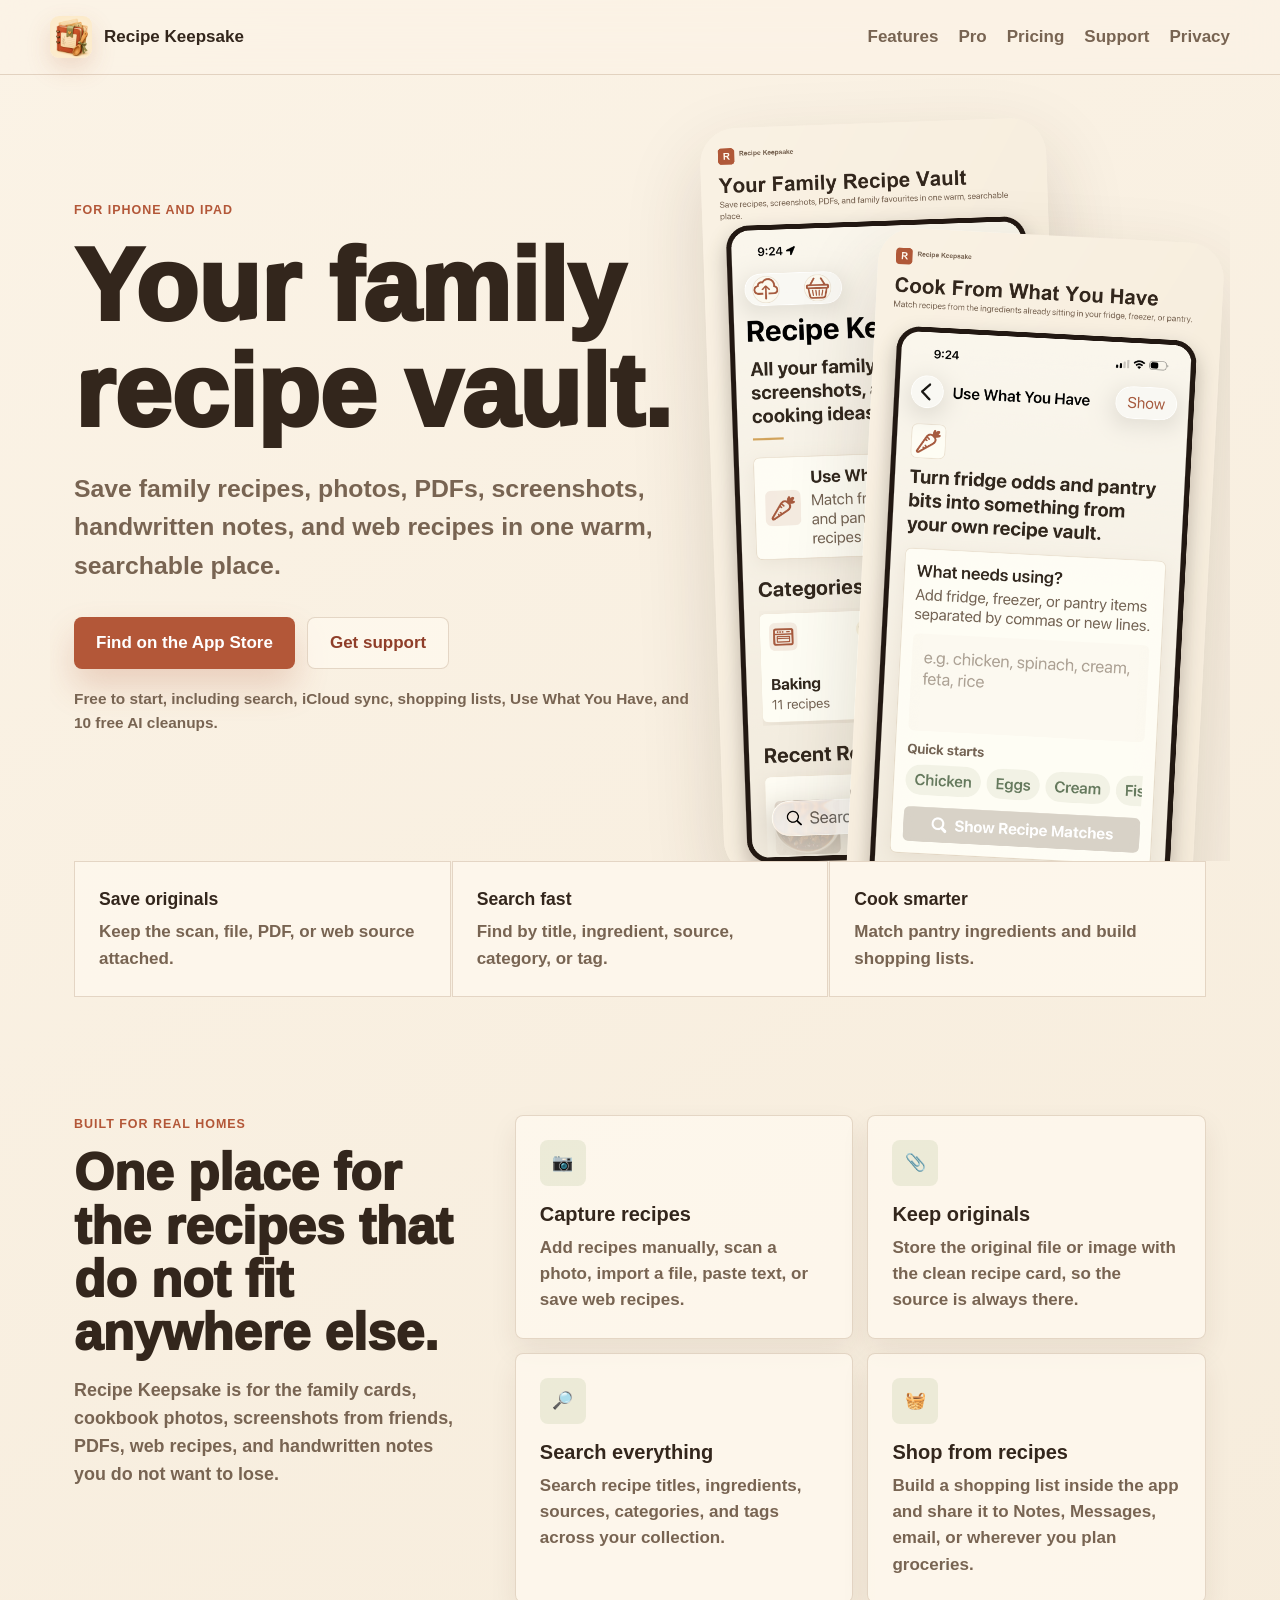
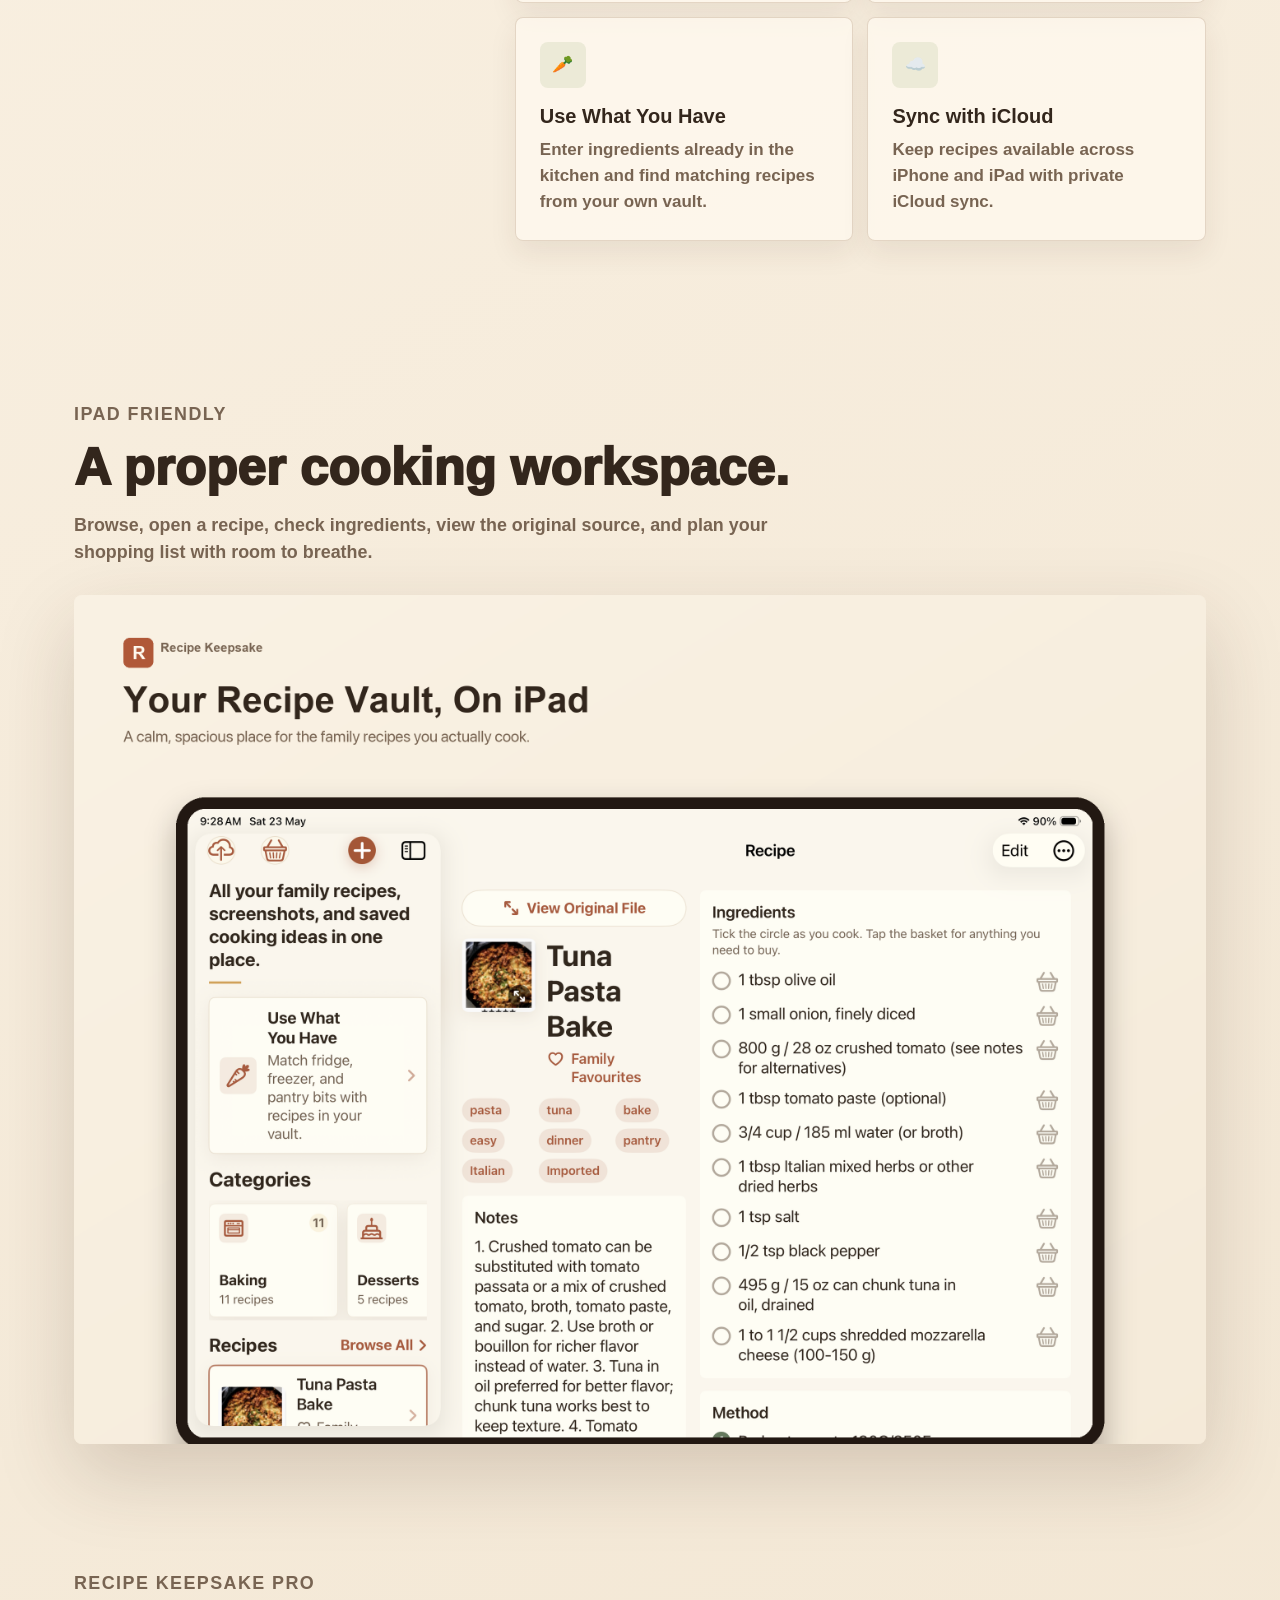
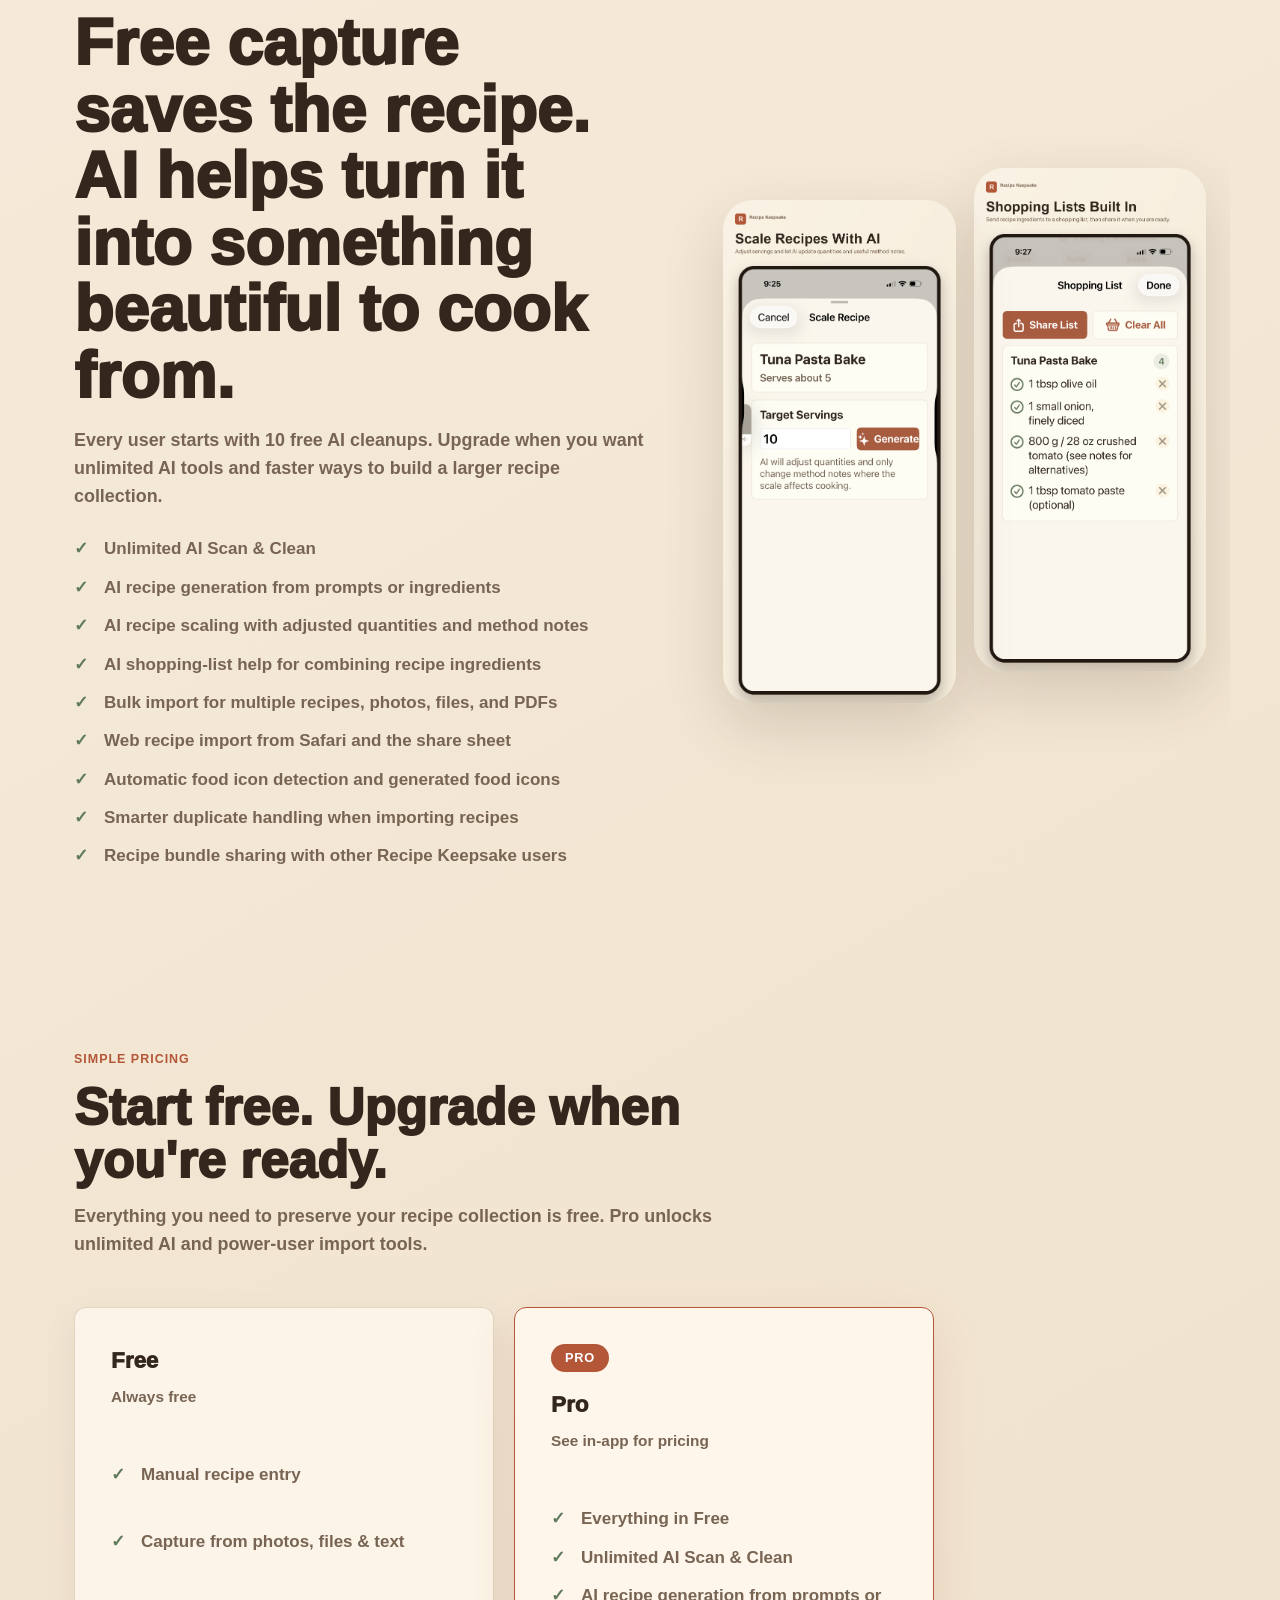
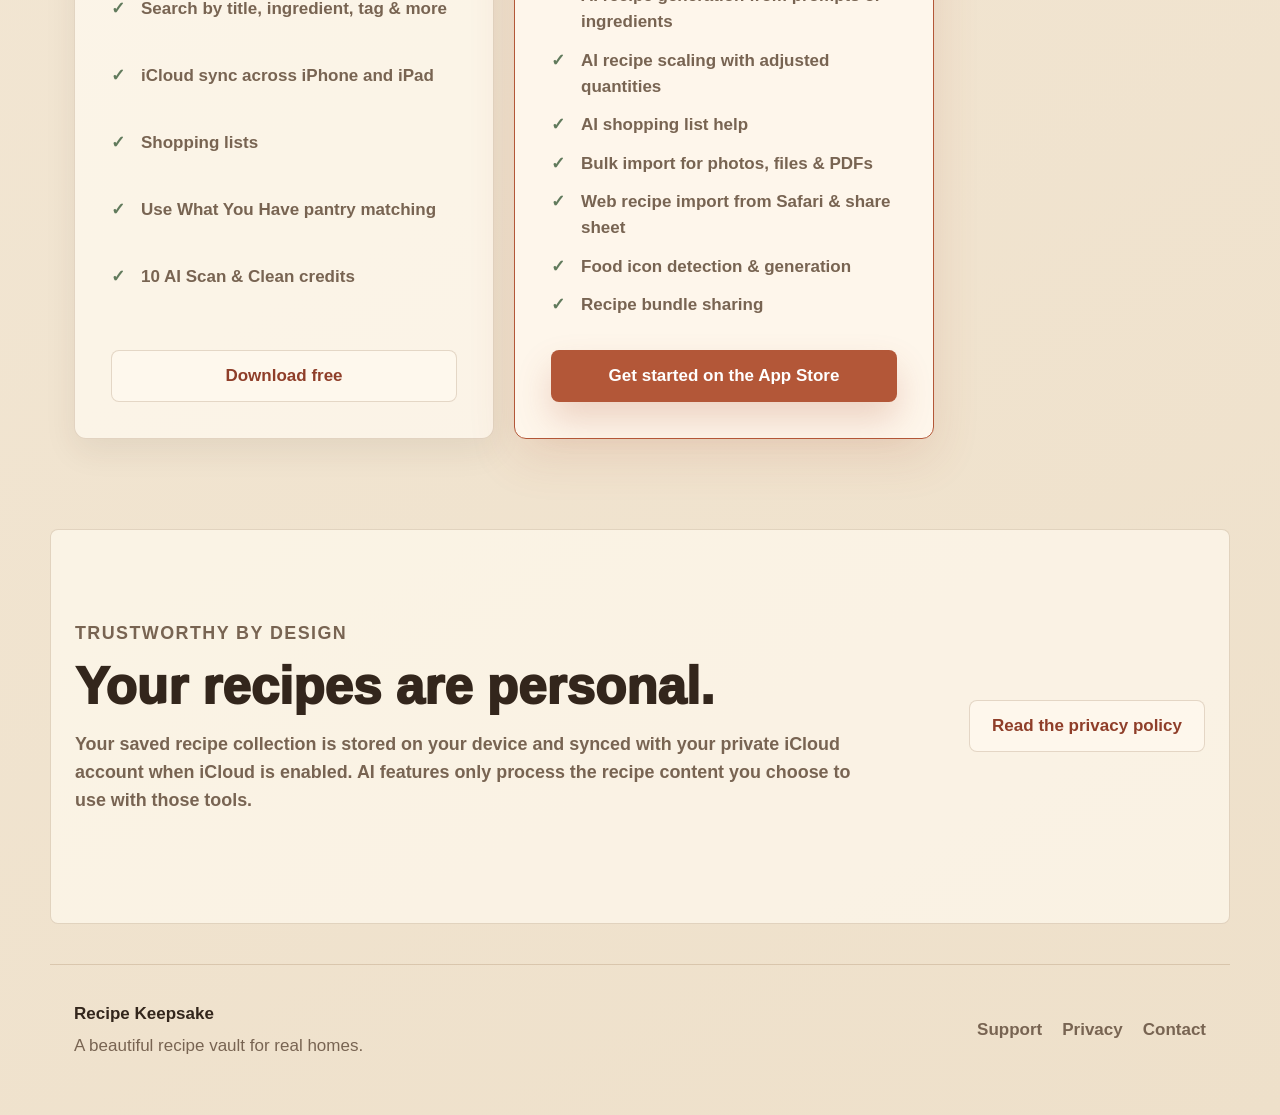
==== commit ce1eb4d3: "Add Pricing nav link, canonical URLs, and og:url to all pages - Add Pricing link to header nav on al" ====
--- a/index.html
+++ b/index.html
@@ -8,7 +8,9 @@
   <meta property="og:title" content="Recipe Keepsake">
   <meta property="og:description" content="Save family recipes, photos, PDFs, screenshots, and web recipes in one beautiful recipe vault.">
   <meta property="og:type" content="website">
+  <meta property="og:url" content="https://nhcottier.github.io/RecipeKeepsake/">
   <meta property="og:image" content="assets/screens/iphone-vault.png">
+  <link rel="canonical" href="https://nhcottier.github.io/RecipeKeepsake/">
   <link rel="icon" href="assets/icons/app-icon.png">
   <link rel="apple-touch-icon" href="assets/icons/app-icon.png">
   <link rel="stylesheet" href="styles.css">
@@ -41,6 +43,7 @@
     <nav aria-label="Main navigation">
       <a href="#features">Features</a>
       <a href="#pro">Pro</a>
+      <a href="#pricing">Pricing</a>
       <a href="support.html">Support</a>
       <a href="privacy.html">Privacy</a>
     </nav>
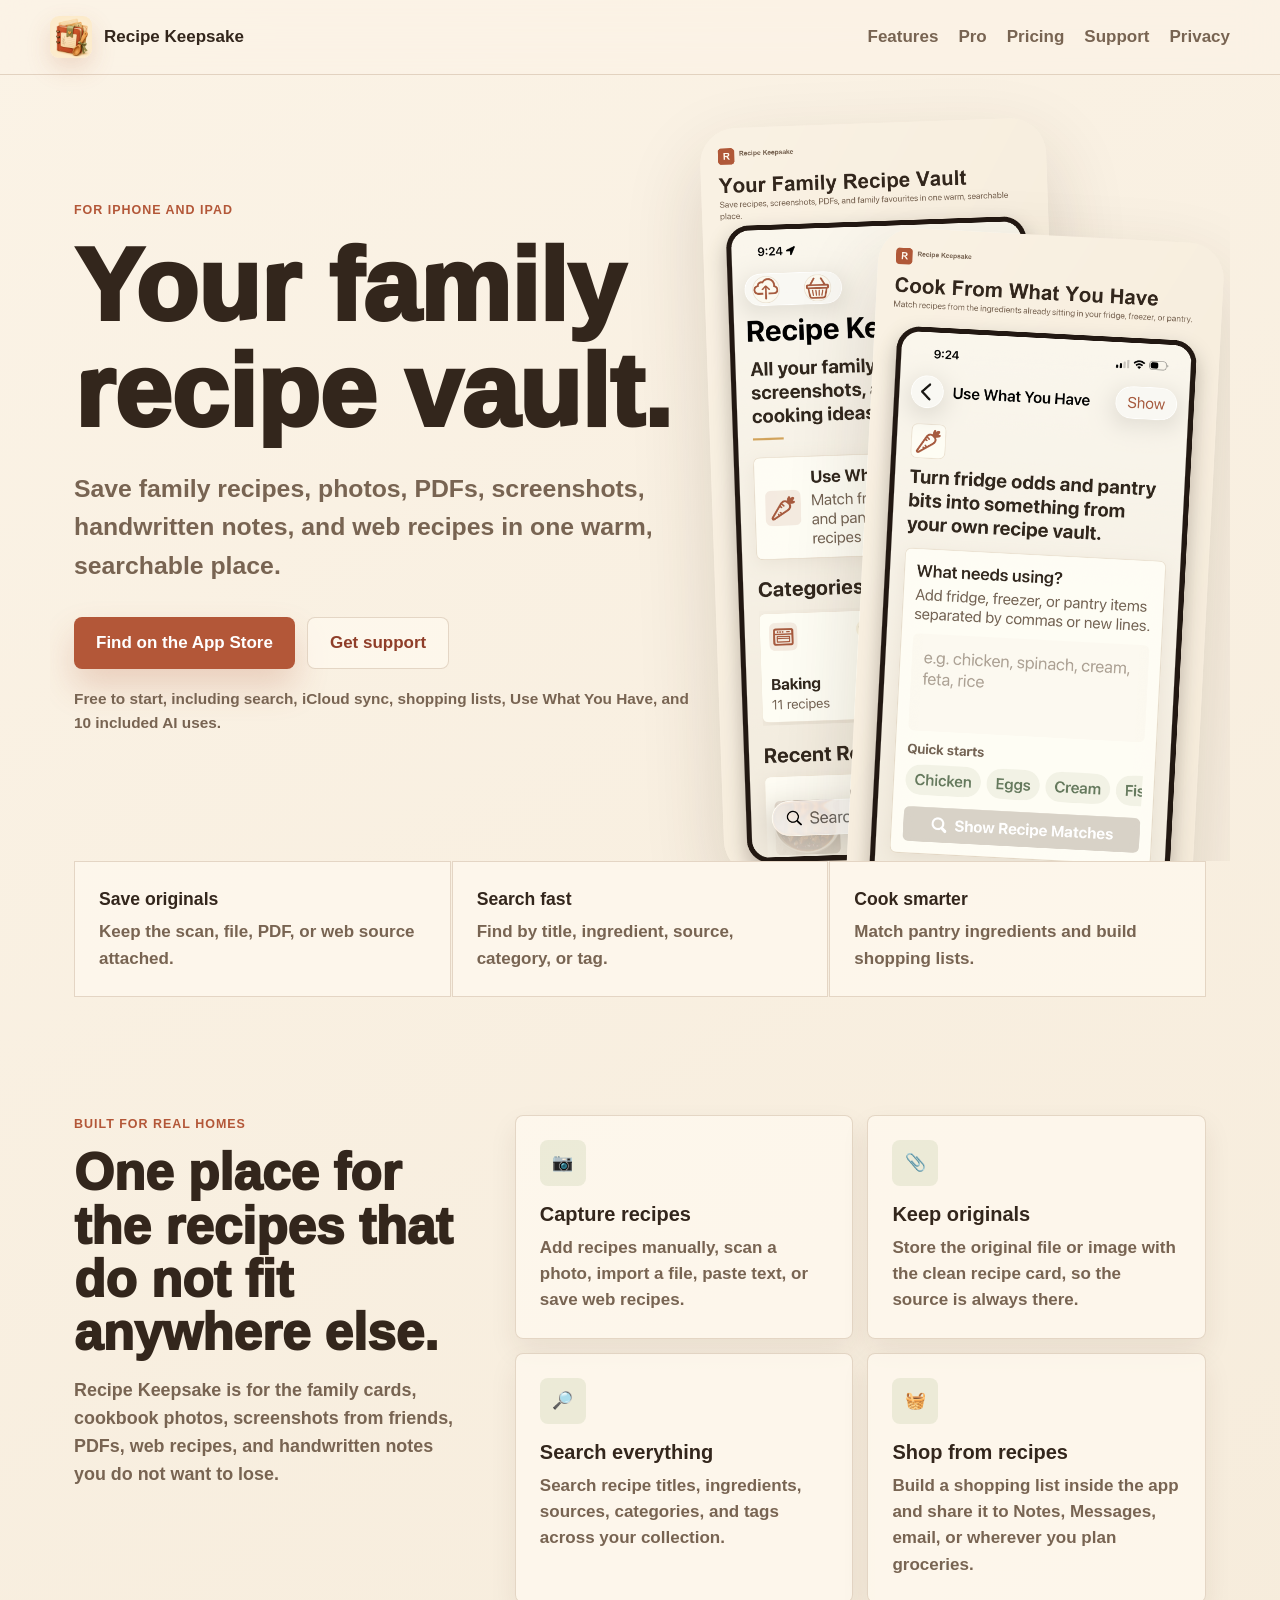
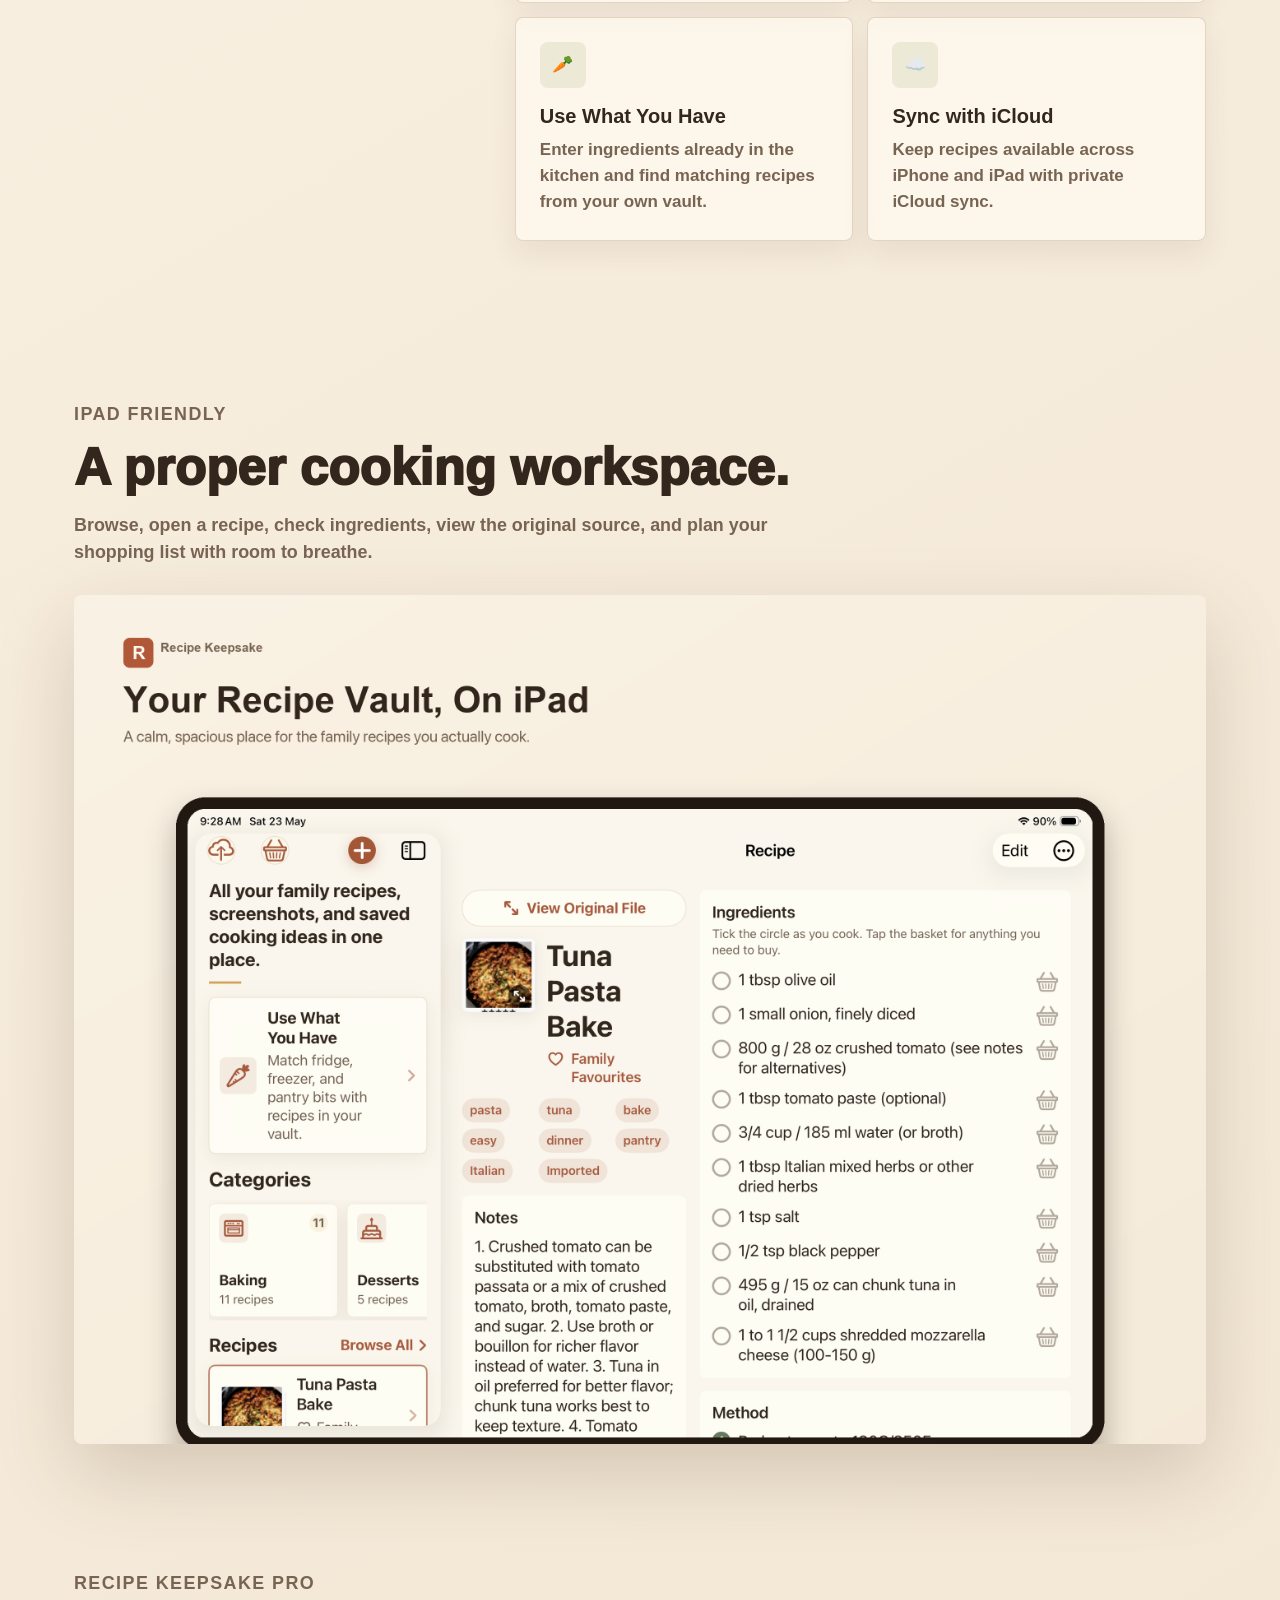
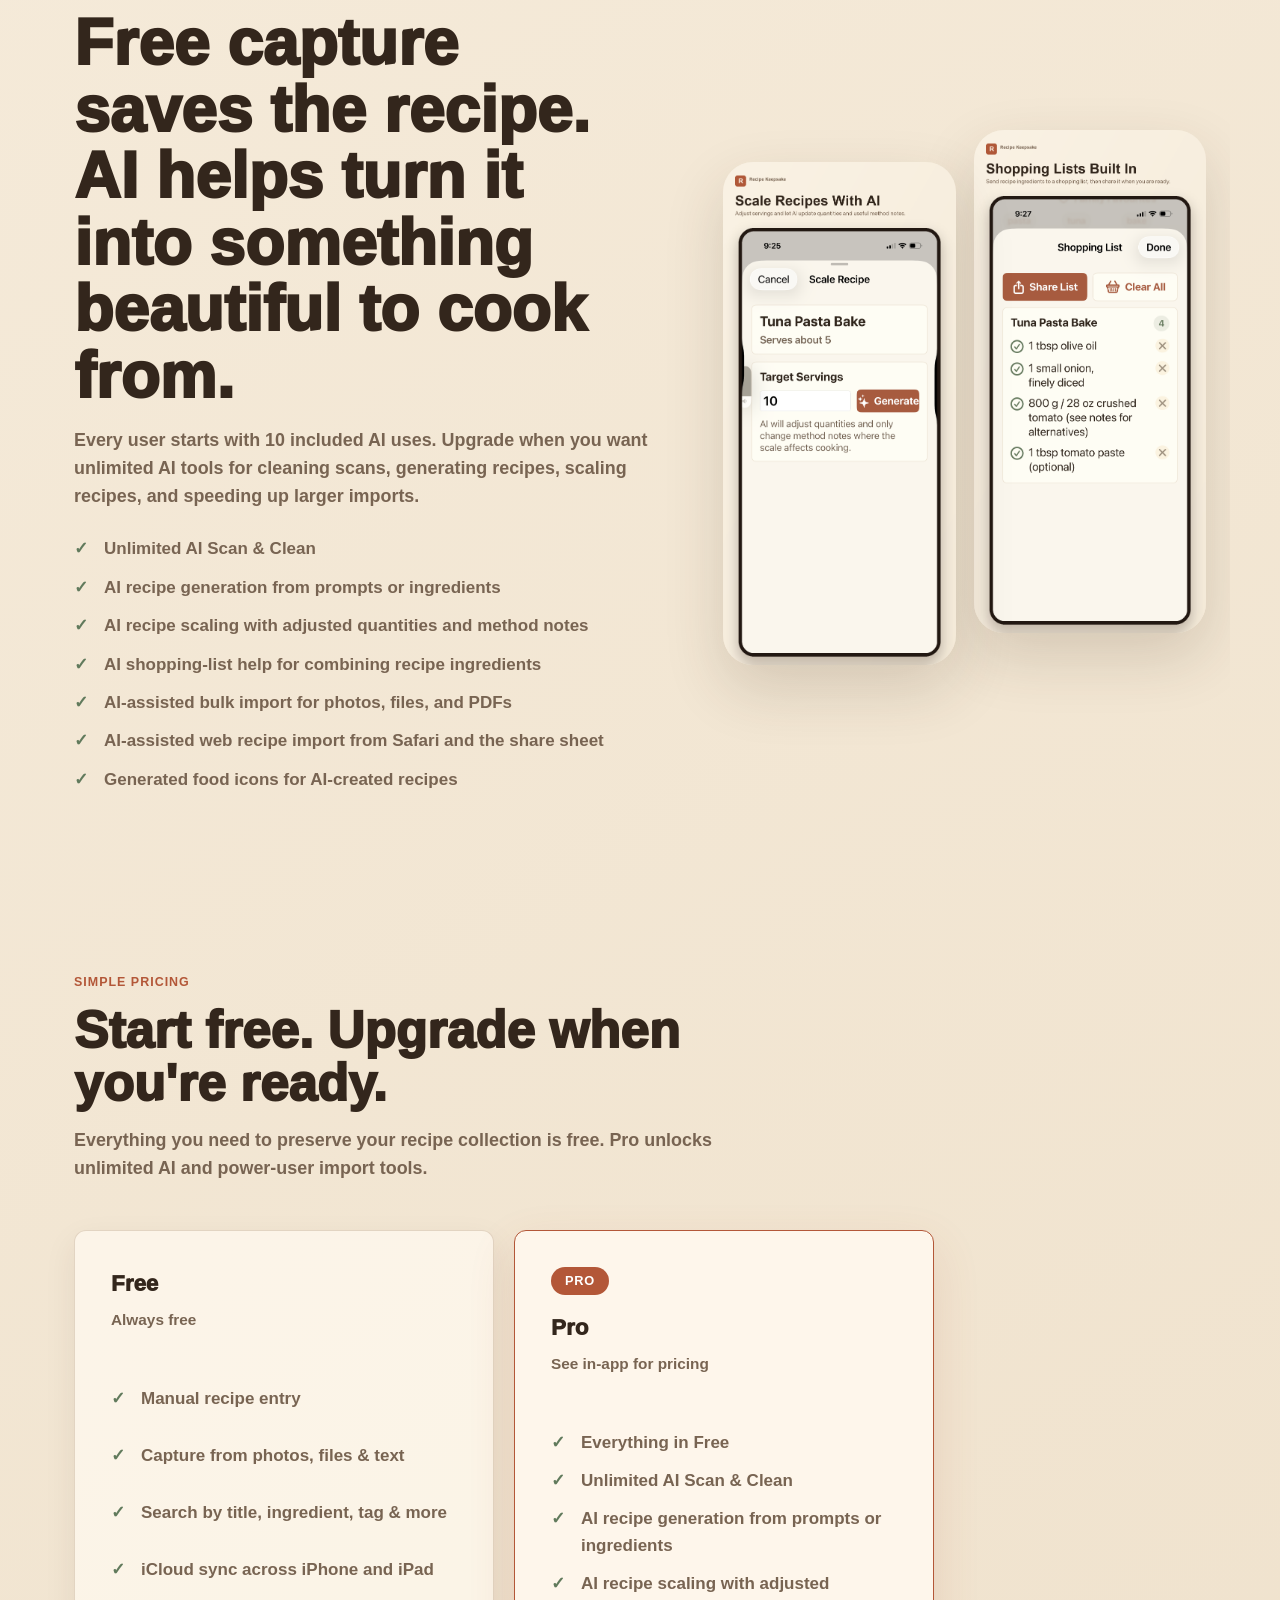
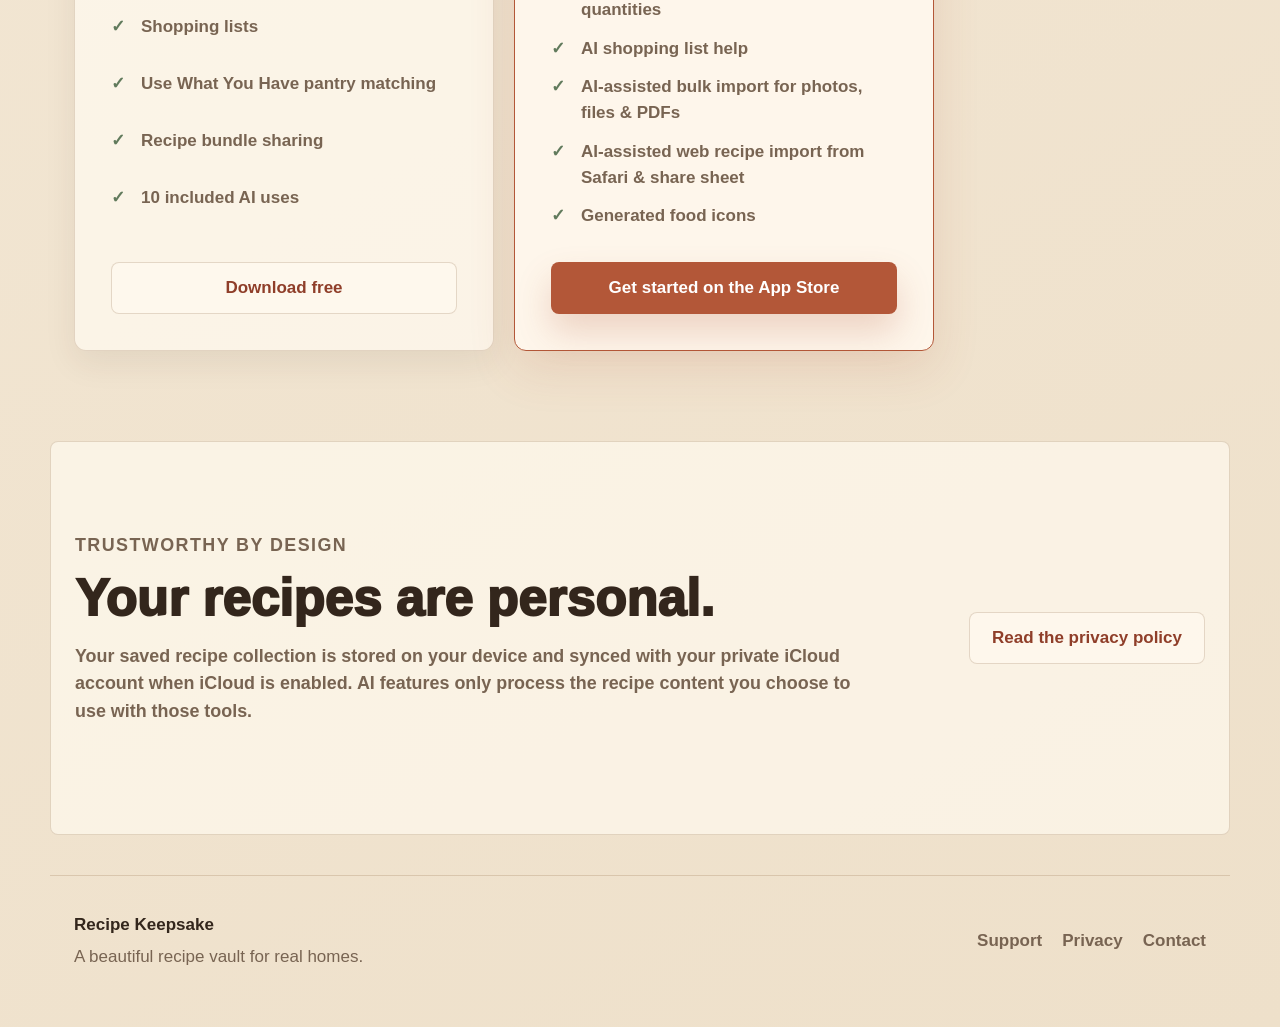
==== commit f28522bb: "Clarify free and Pro feature split" ====
--- a/index.html
+++ b/index.html
@@ -59,7 +59,7 @@
           <a class="button primary" href="https://apps.apple.com/app/recipe-keepsake-ai-scanner/id6770421868">Find on the App Store</a>
           <a class="button secondary" href="support.html">Get support</a>
         </div>
-        <p class="fine-print">Free to start, including search, iCloud sync, shopping lists, Use What You Have, and 10 free AI cleanups.</p>
+        <p class="fine-print">Free to start, including search, iCloud sync, shopping lists, Use What You Have, and 10 included AI uses.</p>
       </div>
       <div class="hero-art" aria-label="Recipe Keepsake app screenshots">
         <img class="phone-shot main-shot" src="assets/screens/iphone-vault.png" alt="Recipe Keepsake home screen showing recipe categories and recent recipes">
@@ -135,17 +135,15 @@
       <div class="pro-copy">
         <p class="eyebrow">Recipe Keepsake Pro</p>
         <h2>Free capture saves the recipe. AI helps turn it into something beautiful to cook from.</h2>
-        <p>Every user starts with 10 free AI cleanups. Upgrade when you want unlimited AI tools and faster ways to build a larger recipe collection.</p>
+        <p>Every user starts with 10 included AI uses. Upgrade when you want unlimited AI tools for cleaning scans, generating recipes, scaling recipes, and speeding up larger imports.</p>
         <ul class="check-list">
           <li>Unlimited AI Scan & Clean</li>
           <li>AI recipe generation from prompts or ingredients</li>
           <li>AI recipe scaling with adjusted quantities and method notes</li>
           <li>AI shopping-list help for combining recipe ingredients</li>
-          <li>Bulk import for multiple recipes, photos, files, and PDFs</li>
-          <li>Web recipe import from Safari and the share sheet</li>
-          <li>Automatic food icon detection and generated food icons</li>
-          <li>Smarter duplicate handling when importing recipes</li>
-          <li>Recipe bundle sharing with other Recipe Keepsake users</li>
+          <li>AI-assisted bulk import for photos, files, and PDFs</li>
+          <li>AI-assisted web recipe import from Safari and the share sheet</li>
+          <li>Generated food icons for AI-created recipes</li>
         </ul>
       </div>
       <div class="stacked-shots">
@@ -171,7 +169,8 @@
             <li>iCloud sync across iPhone and iPad</li>
             <li>Shopping lists</li>
             <li>Use What You Have pantry matching</li>
-            <li>10 AI Scan &amp; Clean credits</li>
+            <li>Recipe bundle sharing</li>
+            <li>10 included AI uses</li>
           </ul>
           <a class="button secondary" href="https://apps.apple.com/app/recipe-keepsake-ai-scanner/id6770421868">Download free</a>
         </div>
@@ -185,10 +184,9 @@
             <li>AI recipe generation from prompts or ingredients</li>
             <li>AI recipe scaling with adjusted quantities</li>
             <li>AI shopping list help</li>
-            <li>Bulk import for photos, files &amp; PDFs</li>
-            <li>Web recipe import from Safari &amp; share sheet</li>
-            <li>Food icon detection &amp; generation</li>
-            <li>Recipe bundle sharing</li>
+            <li>AI-assisted bulk import for photos, files &amp; PDFs</li>
+            <li>AI-assisted web recipe import from Safari &amp; share sheet</li>
+            <li>Generated food icons</li>
           </ul>
           <a class="button primary" href="https://apps.apple.com/app/recipe-keepsake-ai-scanner/id6770421868">Get started on the App Store</a>
         </div>
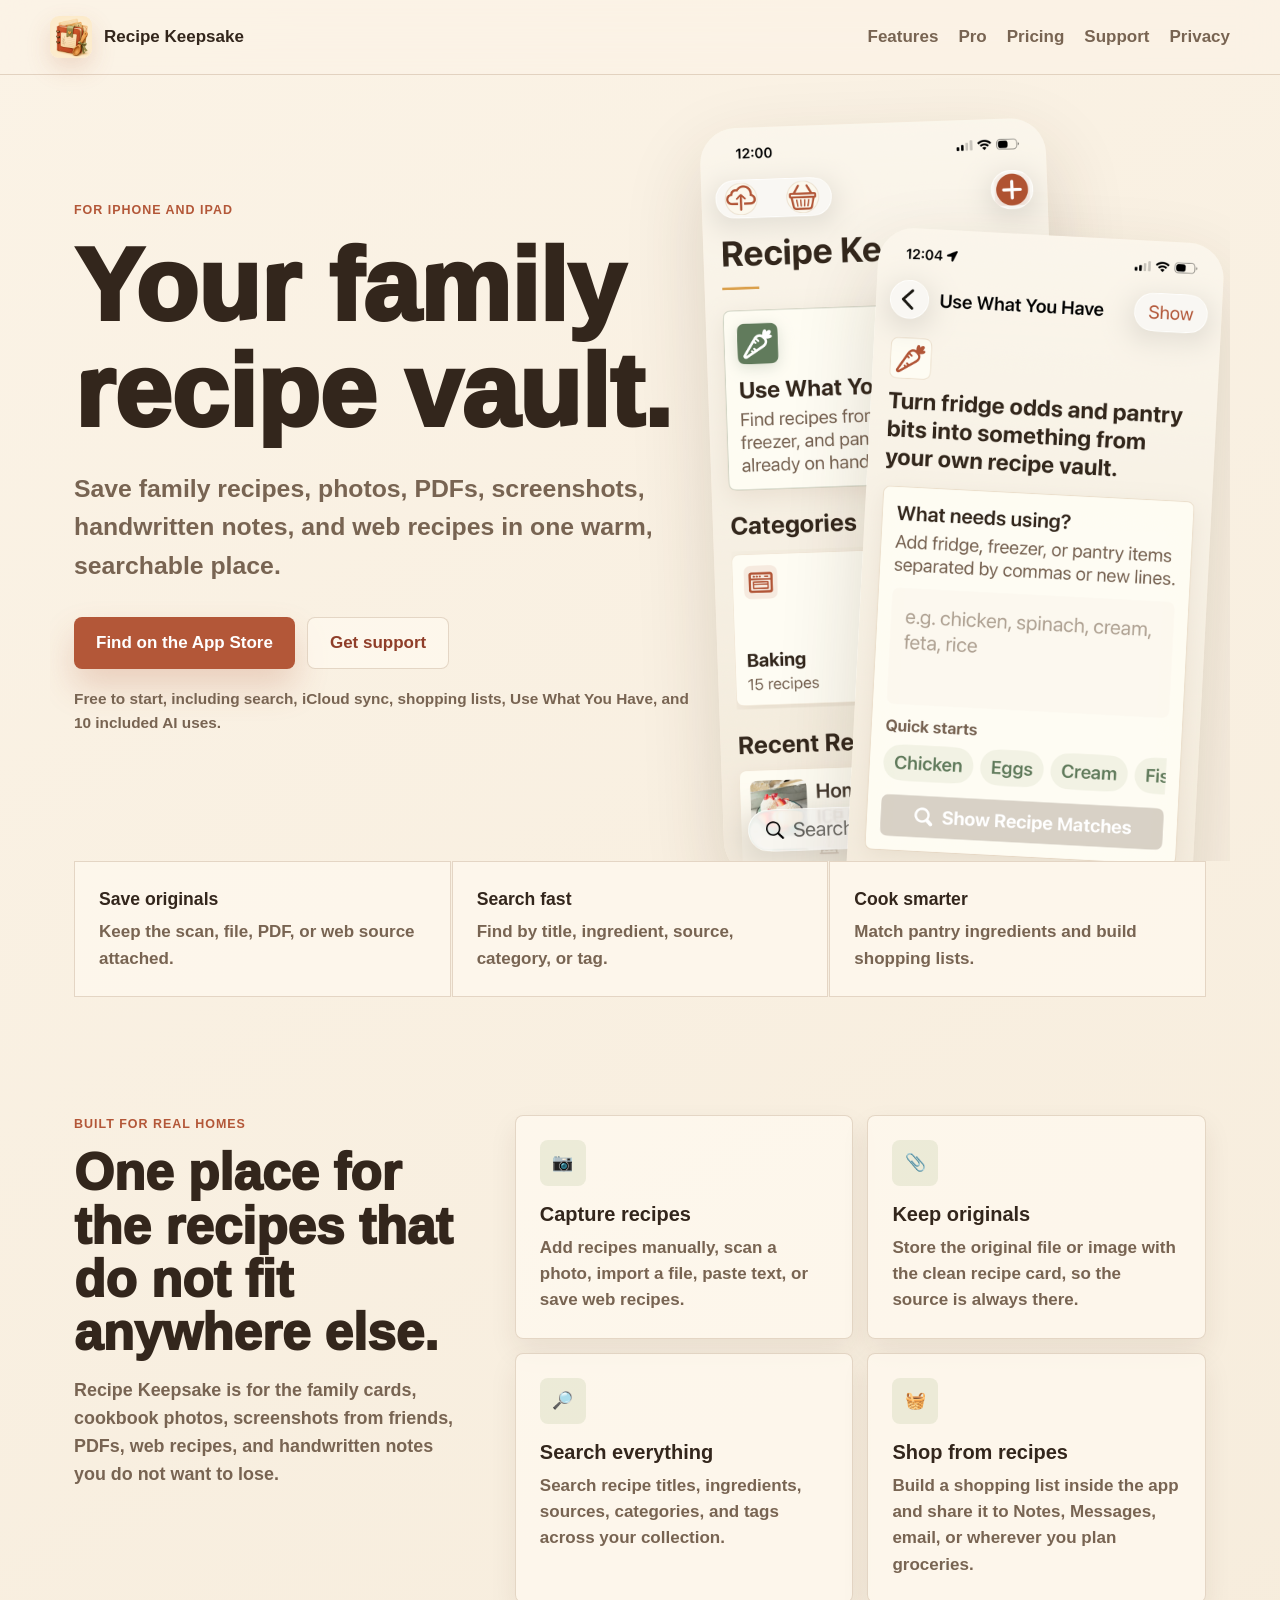
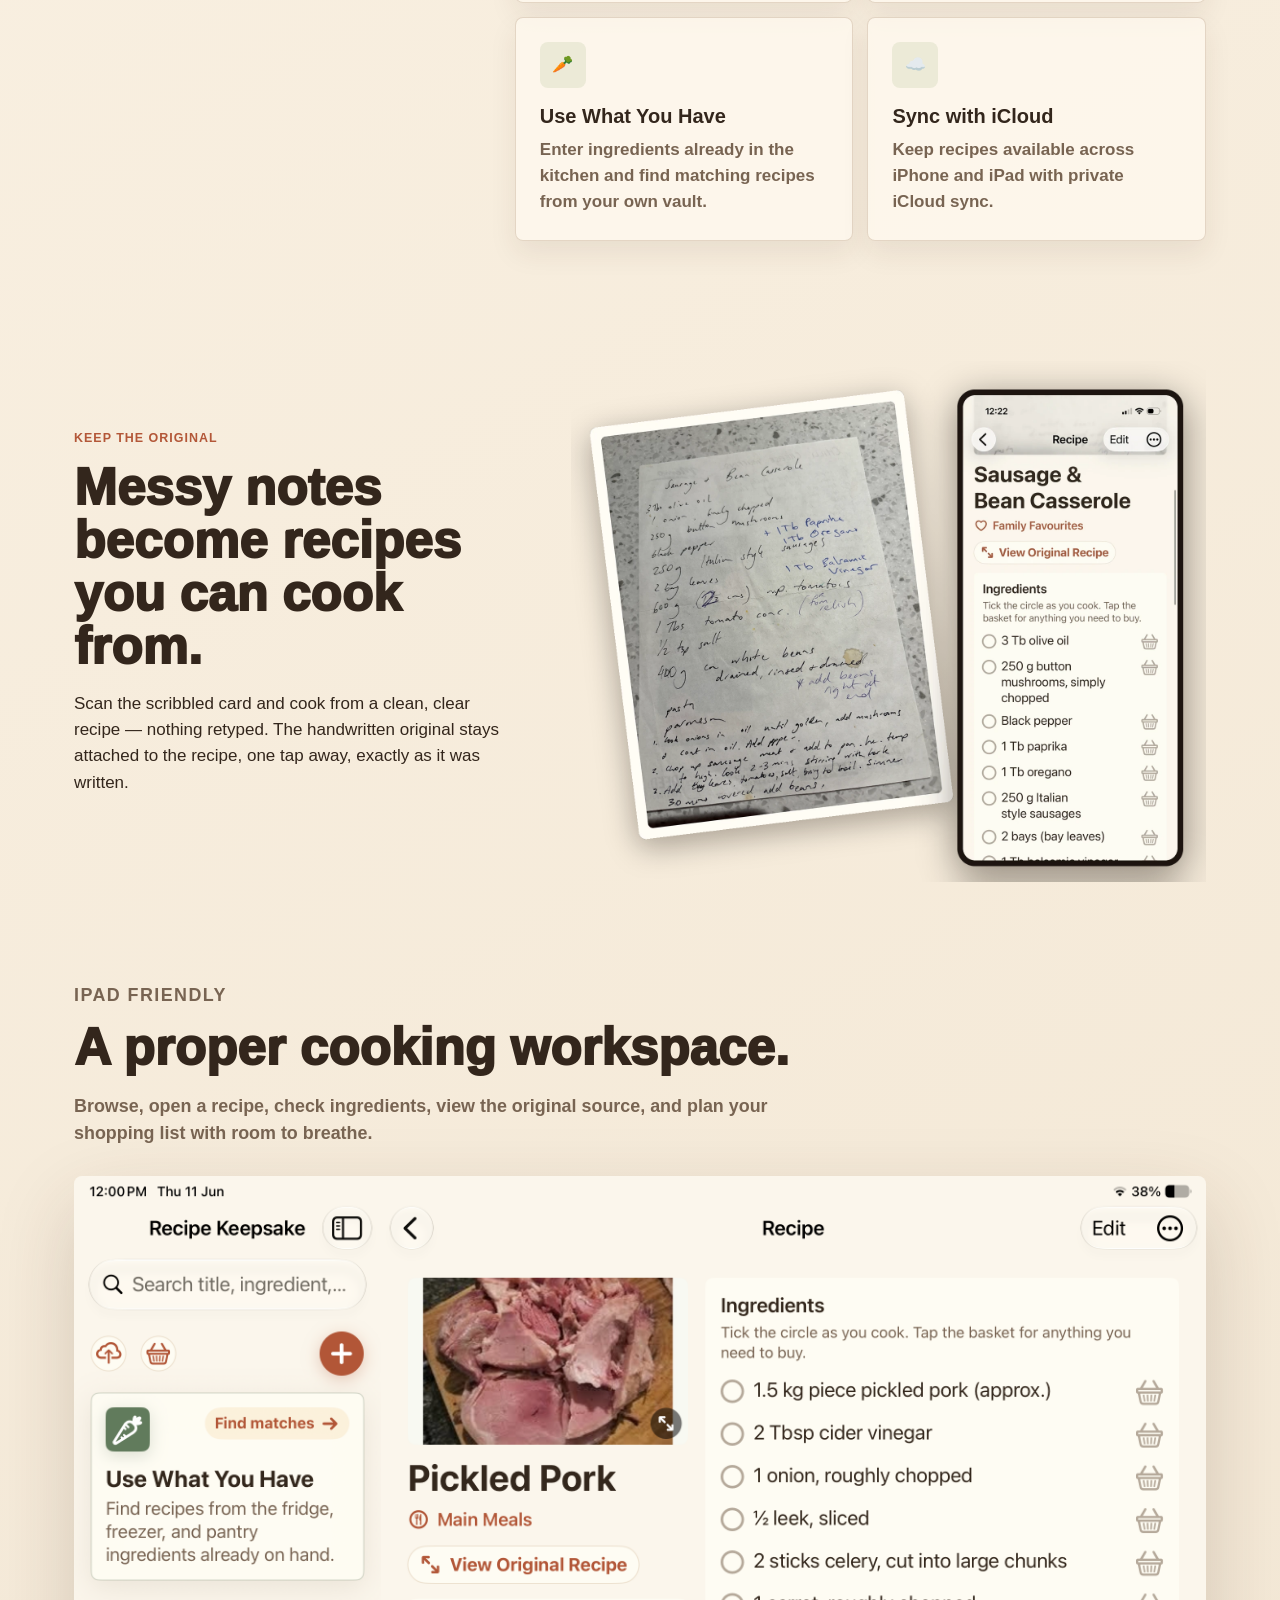
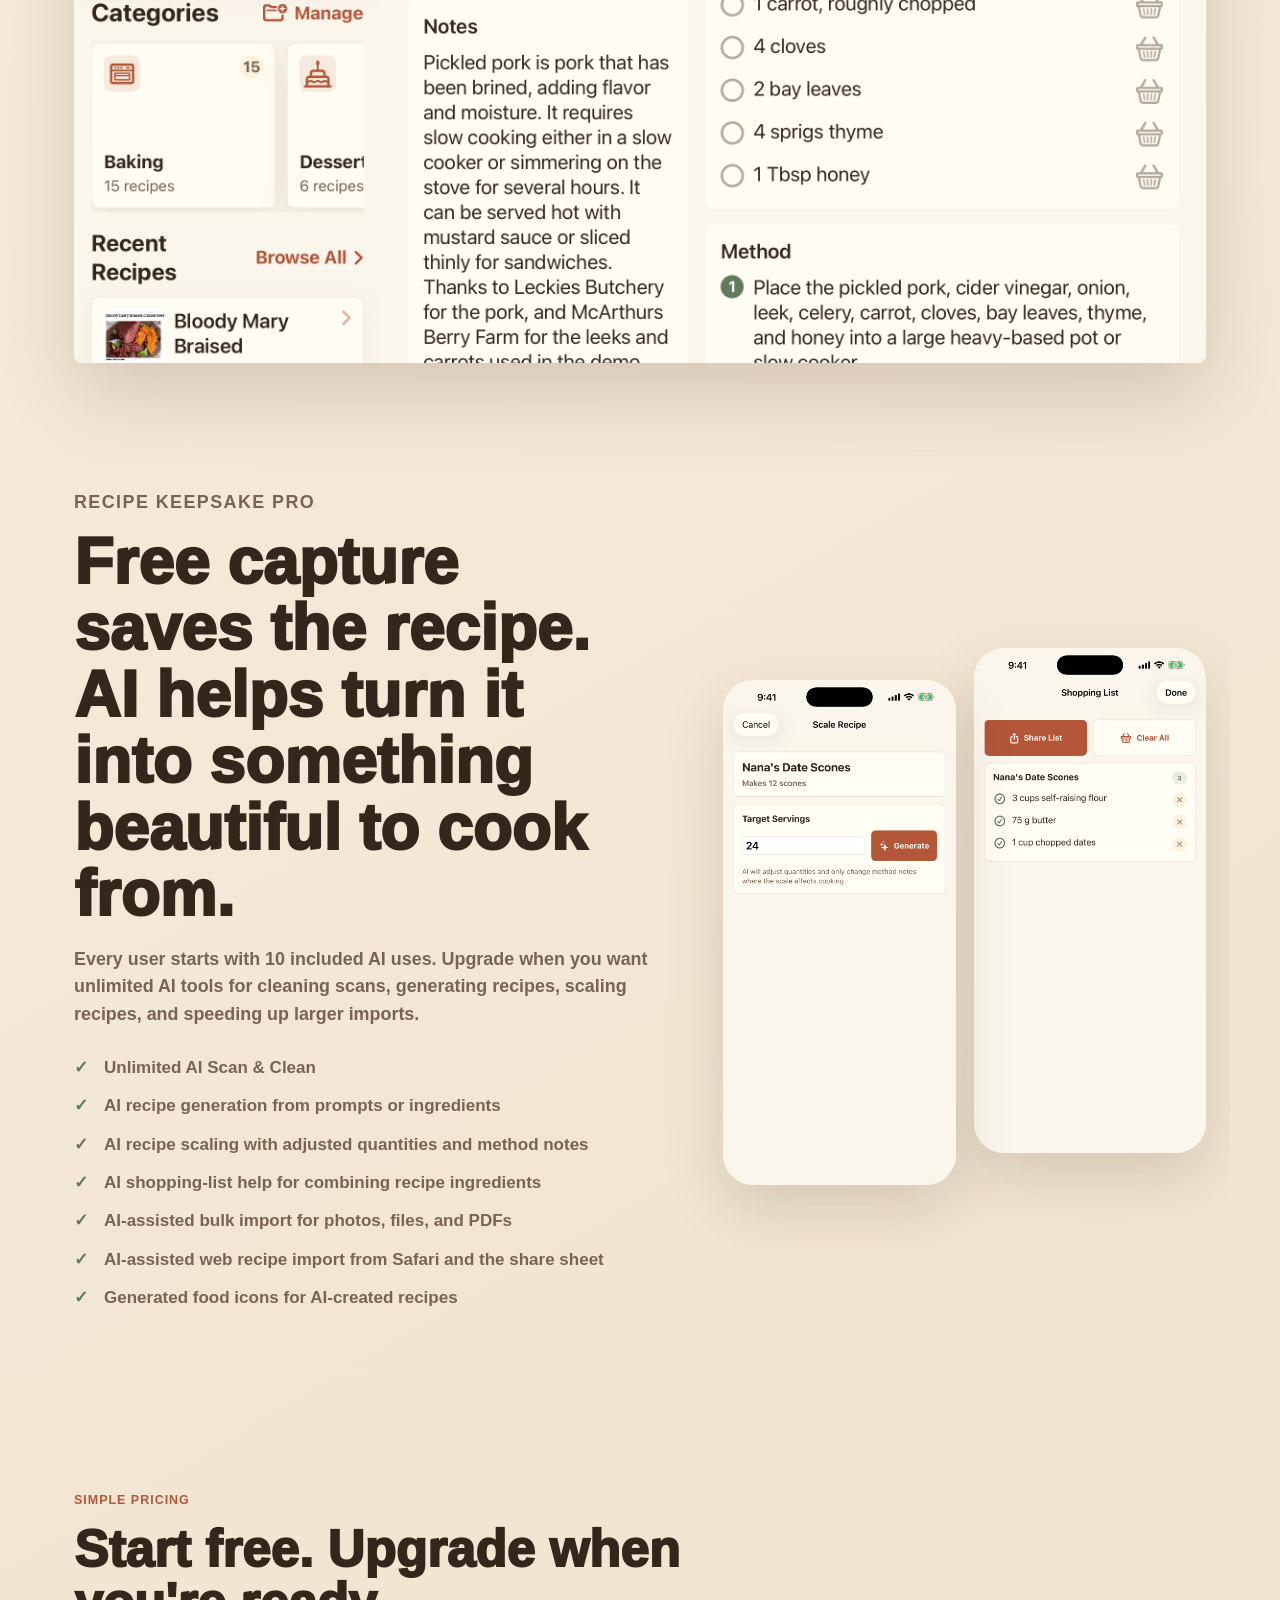
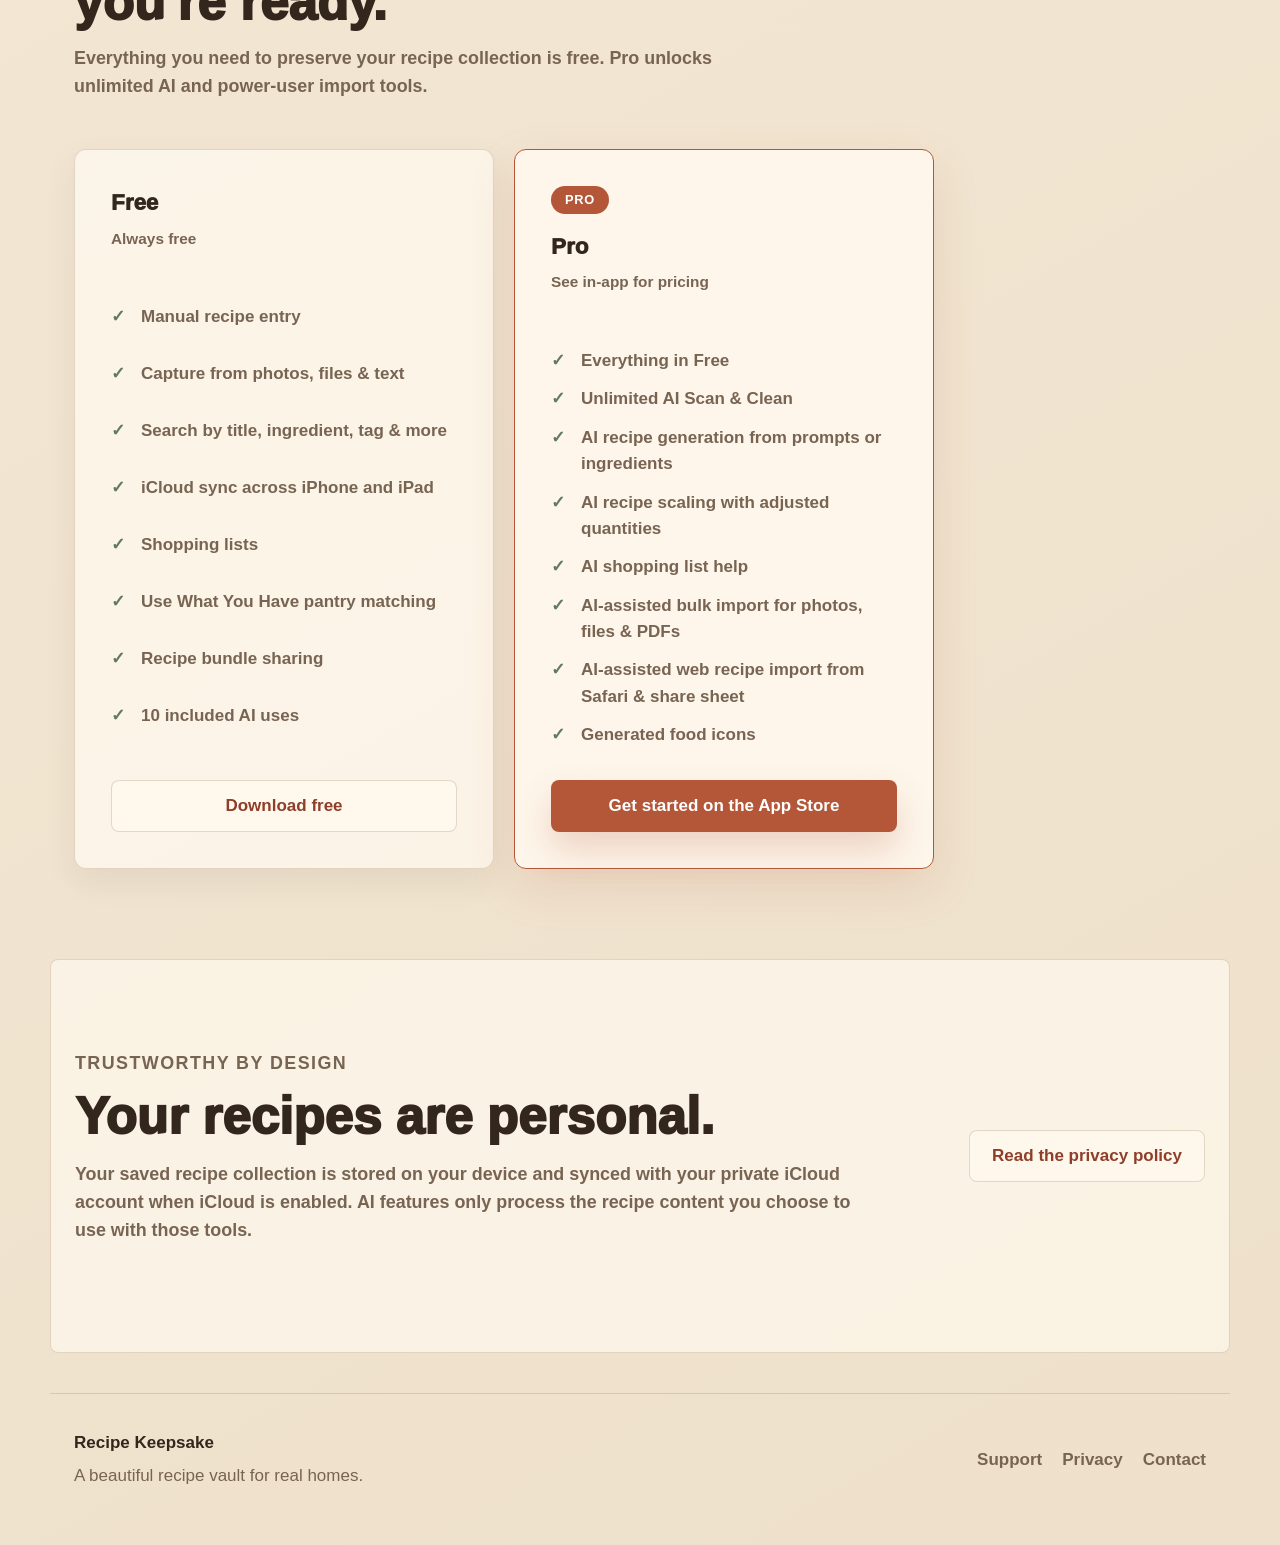
==== commit ab01d1b2: "Add before/after section: handwritten note to clean recipe card New 'Keep the original' section betw" ====
--- a/index.html
+++ b/index.html
@@ -122,6 +122,15 @@
       </div>
     </section>
 
+    <section class="section pair-section" id="originals">
+      <div class="pair-copy">
+        <p class="eyebrow">Keep the original</p>
+        <h2>Messy notes become recipes you can cook from.</h2>
+        <p>Scan the scribbled card and cook from a clean, clear recipe — nothing retyped. The handwritten original stays attached to the recipe, one tap away, exactly as it was written.</p>
+      </div>
+      <img class="pair-art" src="assets/screens/original-vs-card.webp" alt="A handwritten Sausage and Bean Casserole note shown next to the same recipe as a clean card in Recipe Keepsake">
+    </section>
+
     <section class="showcase">
       <div class="showcase-copy">
         <p class="eyebrow">iPad friendly</p>
--- a/styles.css
+++ b/styles.css
@@ -303,6 +303,24 @@
   border-radius: 8px;
 }
 
+.pair-section {
+  display: grid;
+  grid-template-columns: minmax(0, 0.82fr) minmax(0, 1.18fr);
+  align-items: center;
+  gap: 56px;
+  padding-top: 30px;
+  padding-bottom: 30px;
+}
+
+.pair-copy {
+  min-width: 0;
+}
+
+.pair-art {
+  width: 100%;
+  min-width: 0;
+}
+
 .showcase {
   max-width: var(--max);
   margin: 0 auto;
@@ -586,7 +604,8 @@
 @media (max-width: 980px) {
   .hero,
   .split,
-  .pro-section {
+  .pro-section,
+  .pair-section {
     grid-template-columns: minmax(0, 1fr);
   }
 
